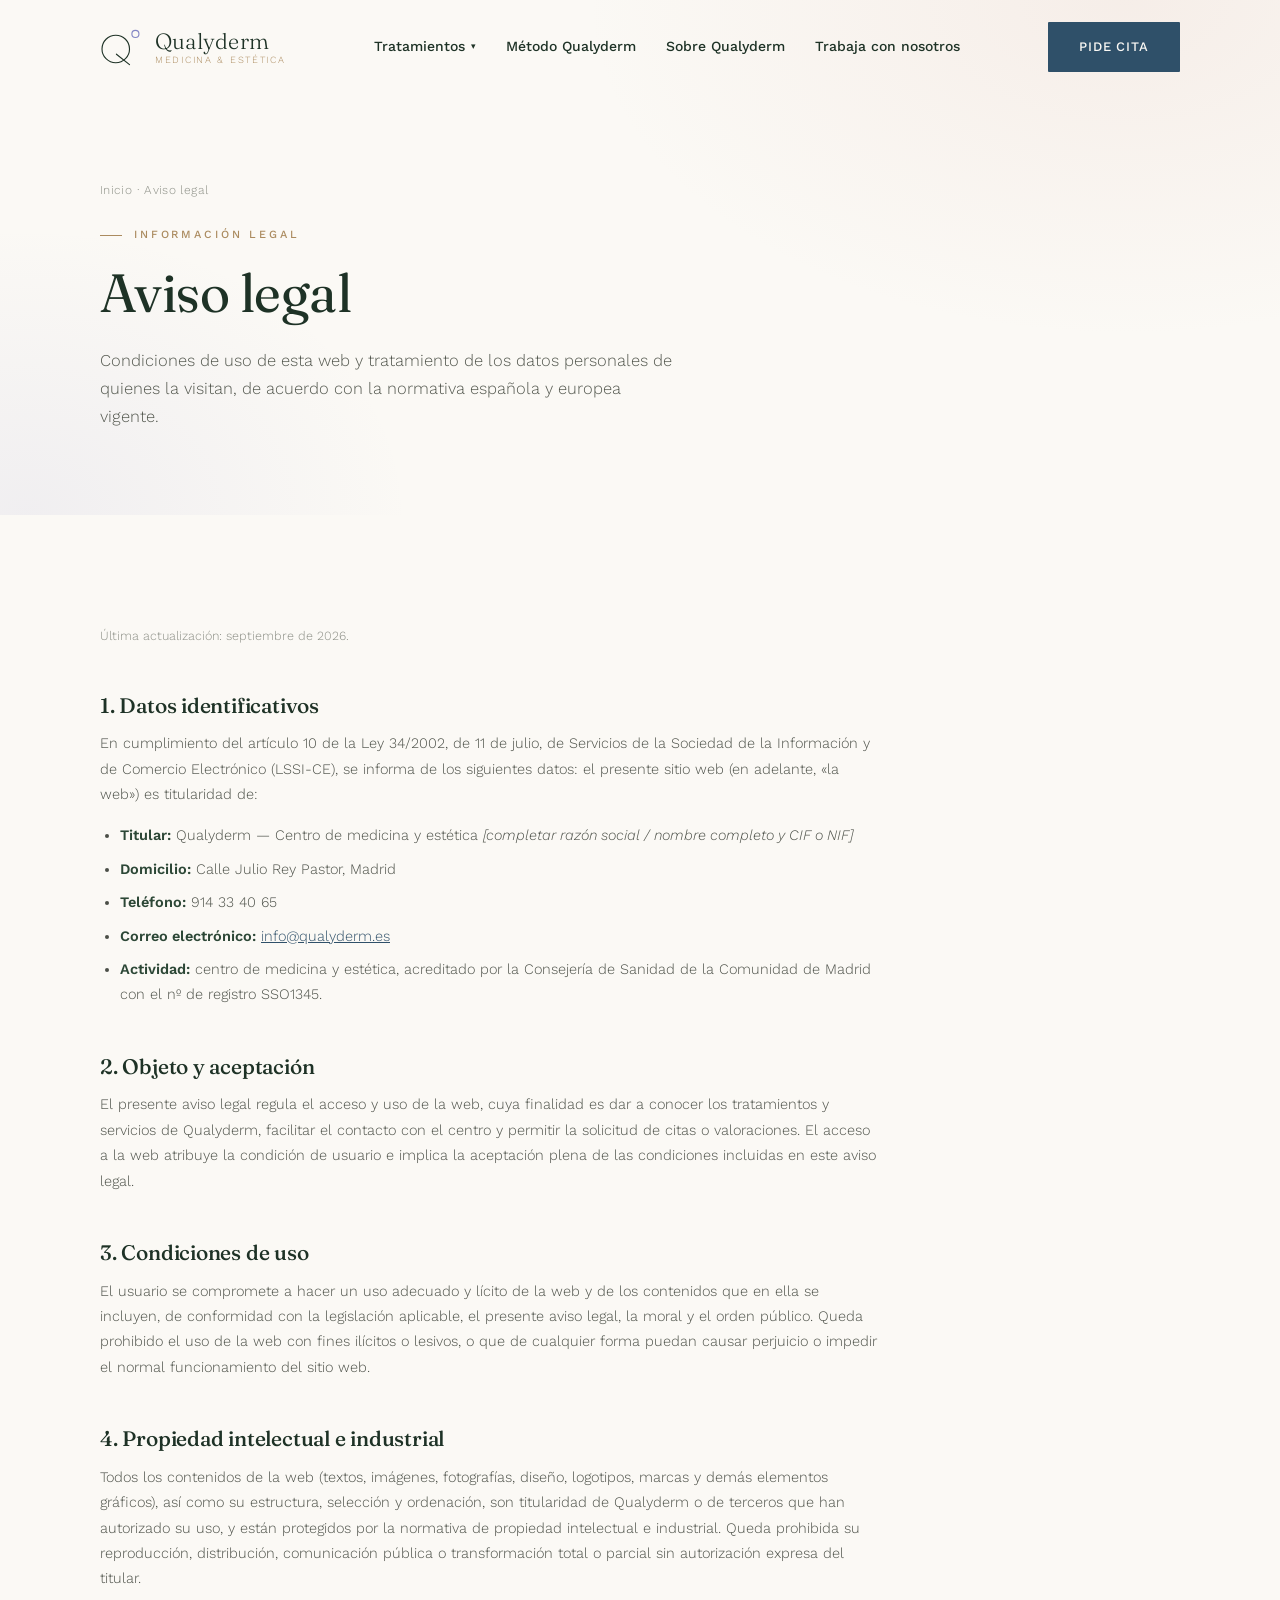
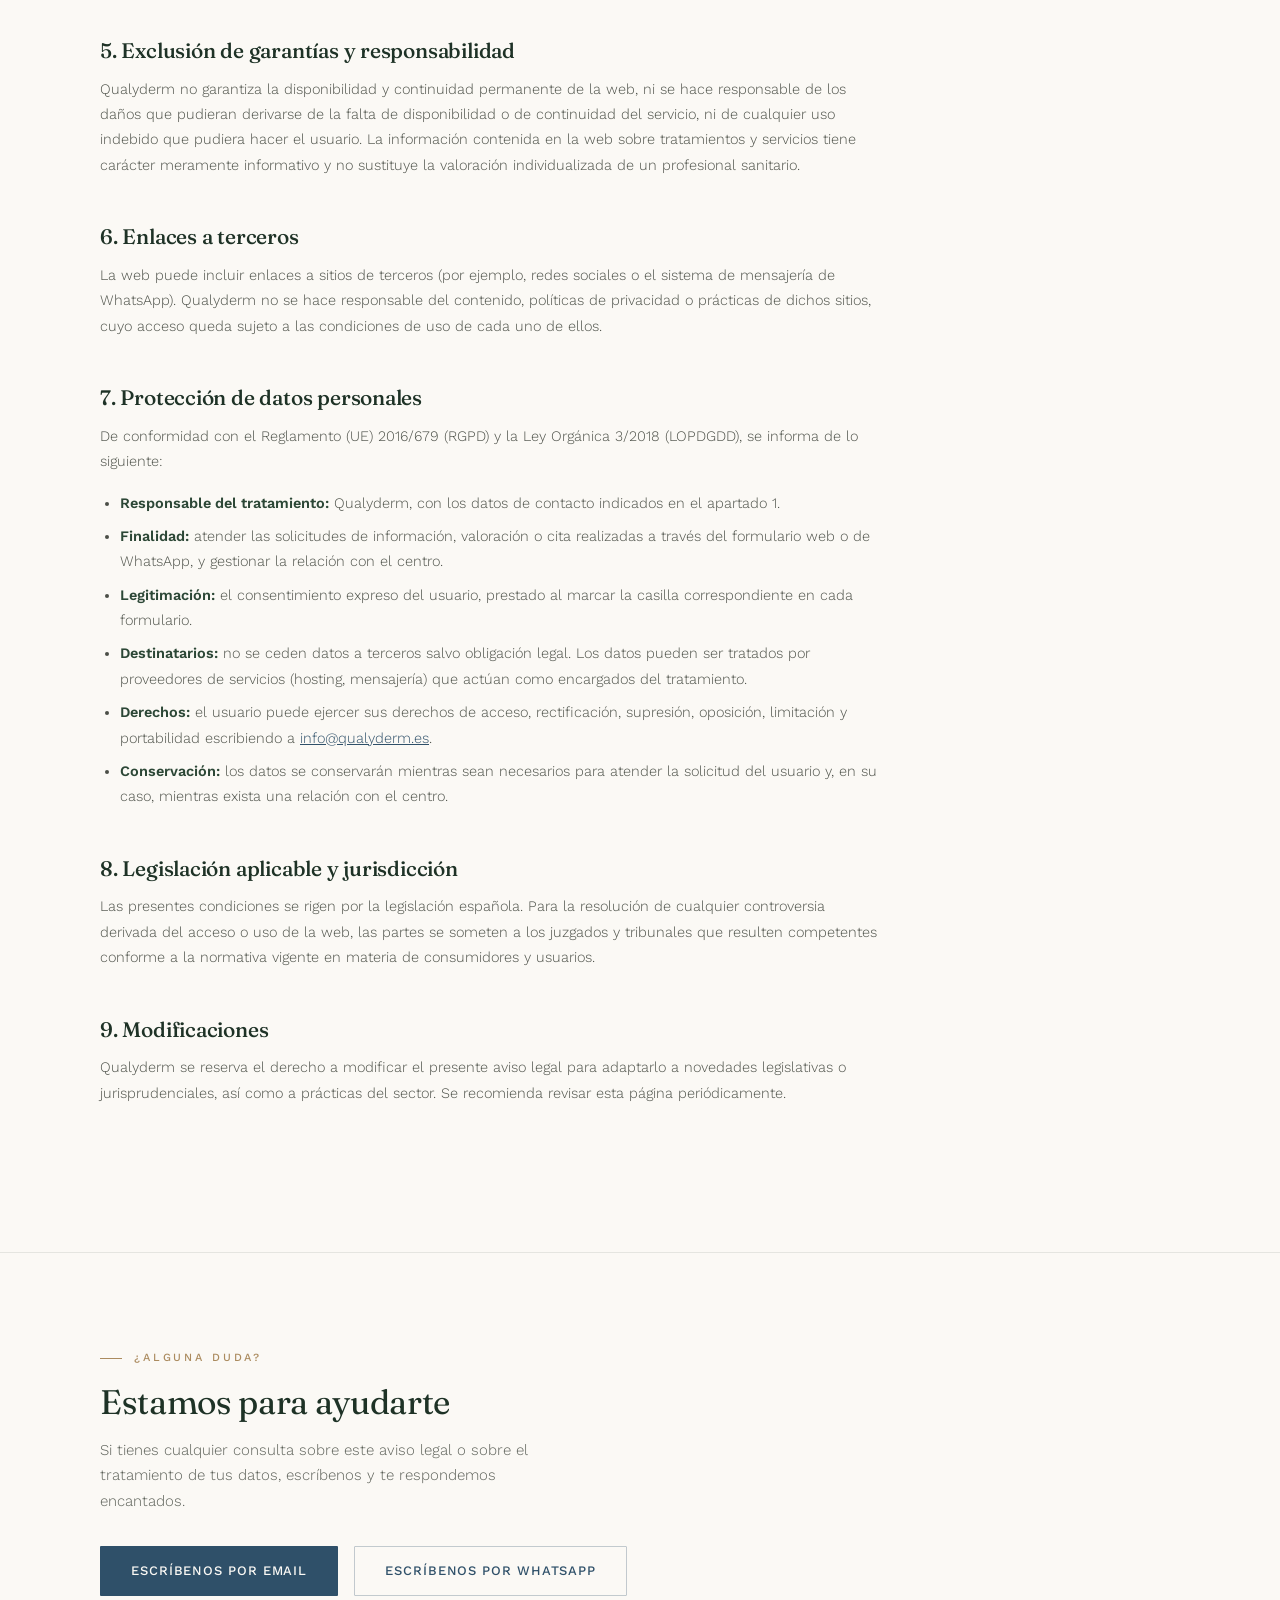
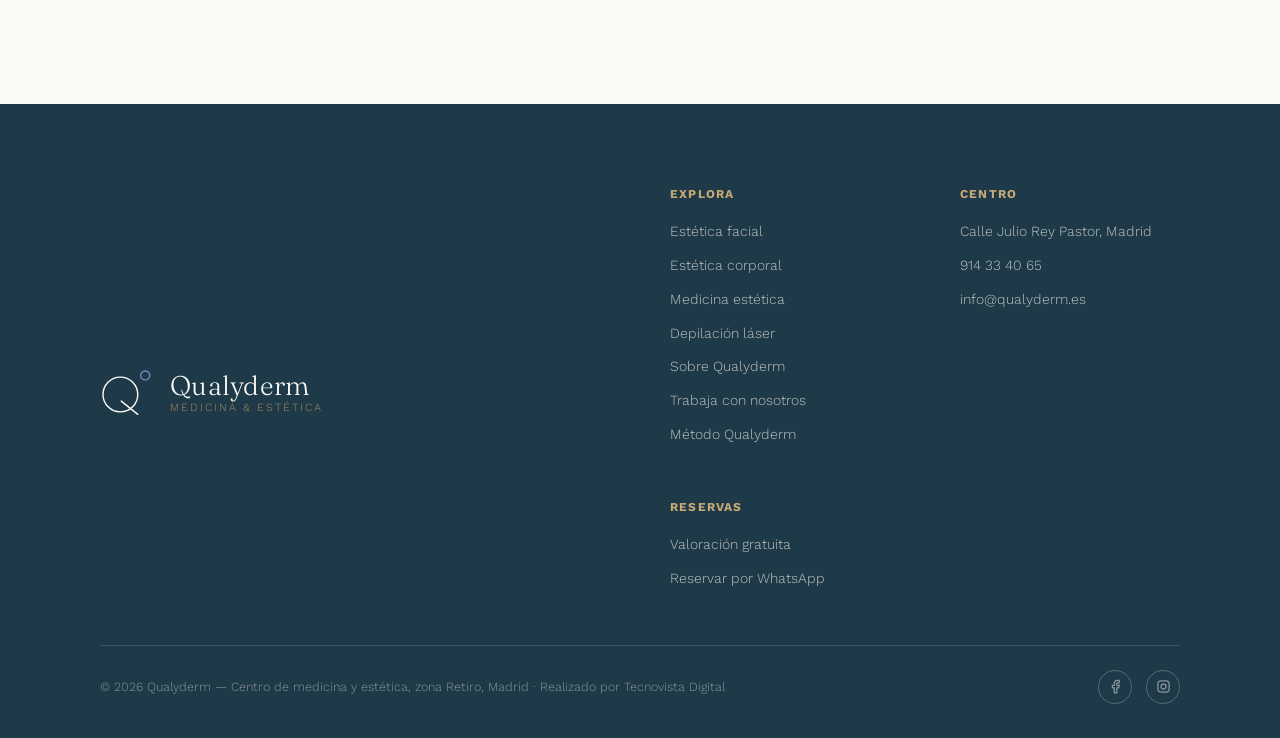
==== paginas/aviso-legal.html @ 38c3849d "Renombra interior2.css→interior3.css e interior.js→interior2.js (workaround caché CDN Hostinger) El " ====
<!DOCTYPE html>
<html lang="es">
<head>
<meta charset="UTF-8">
<meta name="viewport" content="width=device-width, initial-scale=1.0">
<title>Aviso legal | Qualyderm · Retiro, Madrid</title>
<meta name="description" content="Aviso legal, condiciones de uso y política de protección de datos de la web de Qualyderm, centro de medicina y estética en la zona de Retiro, Madrid.">
<meta name="robots" content="noindex, follow">
<link rel="preconnect" href="https://fonts.googleapis.com">
<link rel="preconnect" href="https://fonts.gstatic.com" crossorigin>
<link href="https://fonts.googleapis.com/css2?family=Fraunces:ital,opsz,wght@0,9..144,300;0,9..144,400;0,9..144,500;0,9..144,600;1,9..144,400;1,9..144,500&family=Work+Sans:wght@300;400;500;600;700&display=swap" rel="stylesheet">
<link rel="stylesheet" href="../assets/css/interior3.css">
</head>
<body>

<!-- ================= HEADER ================= -->
<header id="siteHeader">
  <div class="wrap">
    <a href="../index.html" class="logo" aria-label="Qualyderm — inicio">
      <svg class="qmark" viewBox="0 0 64 58" fill="none" xmlns="http://www.w3.org/2000/svg" aria-hidden="true">
        <circle cx="24" cy="32" r="21" stroke="currentColor" stroke-width="1.7"/>
        <circle cx="54" cy="9" r="5.4" stroke="currentColor" stroke-width="1.7"/>
        <line x1="25" y1="40" x2="45" y2="56" stroke="currentColor" stroke-width="1.7" stroke-linecap="round"/>
      </svg>
      <span class="logo-text">
        <span class="name">Qualyderm</span>
        <span class="tag">Medicina &amp; Estética</span>
      </span>
    </a>
    <nav class="mainnav" id="mainnav">
      <div class="nav-dropdown">
        <a href="../index.html#tratamientos" class="dropdown-toggle">Tratamientos <span>▾</span></a>
        <div class="submenu">
          <a href="estetica-facial.html">Estética facial</a>
          <a href="estetica-corporal.html">Estética corporal</a>
          <a href="medicina-estetica.html">Medicina estética</a>
          <a href="depilacion-laser.html">Depilación láser</a>
        </div>
      </div>
      <a href="../index.html#metodo">Método Qualyderm</a>
      <a href="la-clinica.html">Sobre Qualyderm</a>
      <a href="trabaja-con-nosotros.html">Trabaja con nosotros</a>
      <a href="https://wa.me/34635829674?text=Hola%2C%20me%20gustar%C3%ADa%20reservar%20una%20cita%20en%20Qualyderm" target="_blank" rel="noopener" class="nav-reserva">Pide cita</a>
    </nav>
    <div class="header-right">
      <a href="https://wa.me/34635829674?text=Hola%2C%20me%20gustar%C3%ADa%20reservar%20una%20cita%20en%20Qualyderm" target="_blank" rel="noopener" class="btn btn-primary">Pide cita</a>
      <button class="burger" id="burger" aria-label="Menú" aria-expanded="false"><span></span><span></span><span></span></button>
    </div>
  </div>
</header>

<!-- ================= PAGE HERO ================= -->
<section class="page-hero">
  <div class="wrap">
    <div class="crumbs" data-reveal><a href="../index.html">Inicio</a> · <span>Aviso legal</span></div>
    <div class="eyebrow" data-reveal style="transition-delay:.06s">Información legal</div>
    <h1 data-reveal style="transition-delay:.12s">Aviso legal</h1>
    <p class="lede" data-reveal style="transition-delay:.18s">Condiciones de uso de esta web y tratamiento de los datos personales de quienes la visitan, de acuerdo con la normativa española y europea vigente.</p>
  </div>
</section>

<!-- ================= CONTENIDO ================= -->
<section class="treatments">
  <div class="wrap">
    <div class="legal-content" data-reveal>
      <p class="updated">Última actualización: septiembre de 2026.</p>

      <h2>1. Datos identificativos</h2>
      <p>En cumplimiento del artículo 10 de la Ley 34/2002, de 11 de julio, de Servicios de la Sociedad de la Información y de Comercio Electrónico (LSSI-CE), se informa de los siguientes datos: el presente sitio web (en adelante, «la web») es titularidad de:</p>
      <ul>
        <li><strong>Titular:</strong> Qualyderm — Centro de medicina y estética <em>[completar razón social / nombre completo y CIF o NIF]</em></li>
        <li><strong>Domicilio:</strong> Calle Julio Rey Pastor, Madrid</li>
        <li><strong>Teléfono:</strong> 914 33 40 65</li>
        <li><strong>Correo electrónico:</strong> <a href="mailto:info@qualyderm.es">info@qualyderm.es</a></li>
        <li><strong>Actividad:</strong> centro de medicina y estética, acreditado por la Consejería de Sanidad de la Comunidad de Madrid con el nº de registro SSO1345.</li>
      </ul>

      <h2>2. Objeto y aceptación</h2>
      <p>El presente aviso legal regula el acceso y uso de la web, cuya finalidad es dar a conocer los tratamientos y servicios de Qualyderm, facilitar el contacto con el centro y permitir la solicitud de citas o valoraciones. El acceso a la web atribuye la condición de usuario e implica la aceptación plena de las condiciones incluidas en este aviso legal.</p>

      <h2>3. Condiciones de uso</h2>
      <p>El usuario se compromete a hacer un uso adecuado y lícito de la web y de los contenidos que en ella se incluyen, de conformidad con la legislación aplicable, el presente aviso legal, la moral y el orden público. Queda prohibido el uso de la web con fines ilícitos o lesivos, o que de cualquier forma puedan causar perjuicio o impedir el normal funcionamiento del sitio web.</p>

      <h2>4. Propiedad intelectual e industrial</h2>
      <p>Todos los contenidos de la web (textos, imágenes, fotografías, diseño, logotipos, marcas y demás elementos gráficos), así como su estructura, selección y ordenación, son titularidad de Qualyderm o de terceros que han autorizado su uso, y están protegidos por la normativa de propiedad intelectual e industrial. Queda prohibida su reproducción, distribución, comunicación pública o transformación total o parcial sin autorización expresa del titular.</p>

      <h2>5. Exclusión de garantías y responsabilidad</h2>
      <p>Qualyderm no garantiza la disponibilidad y continuidad permanente de la web, ni se hace responsable de los daños que pudieran derivarse de la falta de disponibilidad o de continuidad del servicio, ni de cualquier uso indebido que pudiera hacer el usuario. La información contenida en la web sobre tratamientos y servicios tiene carácter meramente informativo y no sustituye la valoración individualizada de un profesional sanitario.</p>

      <h2>6. Enlaces a terceros</h2>
      <p>La web puede incluir enlaces a sitios de terceros (por ejemplo, redes sociales o el sistema de mensajería de WhatsApp). Qualyderm no se hace responsable del contenido, políticas de privacidad o prácticas de dichos sitios, cuyo acceso queda sujeto a las condiciones de uso de cada uno de ellos.</p>

      <h2>7. Protección de datos personales</h2>
      <p>De conformidad con el Reglamento (UE) 2016/679 (RGPD) y la Ley Orgánica 3/2018 (LOPDGDD), se informa de lo siguiente:</p>
      <ul>
        <li><strong>Responsable del tratamiento:</strong> Qualyderm, con los datos de contacto indicados en el apartado 1.</li>
        <li><strong>Finalidad:</strong> atender las solicitudes de información, valoración o cita realizadas a través del formulario web o de WhatsApp, y gestionar la relación con el centro.</li>
        <li><strong>Legitimación:</strong> el consentimiento expreso del usuario, prestado al marcar la casilla correspondiente en cada formulario.</li>
        <li><strong>Destinatarios:</strong> no se ceden datos a terceros salvo obligación legal. Los datos pueden ser tratados por proveedores de servicios (hosting, mensajería) que actúan como encargados del tratamiento.</li>
        <li><strong>Derechos:</strong> el usuario puede ejercer sus derechos de acceso, rectificación, supresión, oposición, limitación y portabilidad escribiendo a <a href="mailto:info@qualyderm.es">info@qualyderm.es</a>.</li>
        <li><strong>Conservación:</strong> los datos se conservarán mientras sean necesarios para atender la solicitud del usuario y, en su caso, mientras exista una relación con el centro.</li>
      </ul>

      <h2>8. Legislación aplicable y jurisdicción</h2>
      <p>Las presentes condiciones se rigen por la legislación española. Para la resolución de cualquier controversia derivada del acceso o uso de la web, las partes se someten a los juzgados y tribunales que resulten competentes conforme a la normativa vigente en materia de consumidores y usuarios.</p>

      <h2>9. Modificaciones</h2>
      <p>Qualyderm se reserva el derecho a modificar el presente aviso legal para adaptarlo a novedades legislativas o jurisprudenciales, así como a prácticas del sector. Se recomienda revisar esta página periódicamente.</p>
    </div>
  </div>
</section>

<!-- ================= CIERRE ================= -->
<section class="closing">
  <div class="wrap" data-reveal>
    <div class="eyebrow">¿Alguna duda?</div>
    <h2>Estamos para ayudarte</h2>
    <p>Si tienes cualquier consulta sobre este aviso legal o sobre el tratamiento de tus datos, escríbenos y te respondemos encantados.</p>
    <div class="btns">
      <a href="mailto:info@qualyderm.es" class="btn btn-primary">Escríbenos por email</a>
      <a href="https://wa.me/34635829674?text=Hola%2C%20tengo%20una%20consulta%20sobre%20el%20aviso%20legal%20de%20Qualyderm" target="_blank" rel="noopener" class="btn btn-ghost">Escríbenos por WhatsApp</a>
    </div>
  </div>
</section>

<!-- ================= FOOTER ================= -->
<footer>
  <div class="wrap">
    <div class="footer-top">
      <a href="../index.html" class="logo" aria-label="Qualyderm — inicio">
        <svg class="qmark" viewBox="0 0 64 58" fill="none" xmlns="http://www.w3.org/2000/svg" aria-hidden="true">
          <circle cx="24" cy="32" r="21" stroke="currentColor" stroke-width="1.7"/>
          <circle cx="54" cy="9" r="5.4" stroke="currentColor" stroke-width="1.7"/>
          <line x1="25" y1="40" x2="45" y2="56" stroke="currentColor" stroke-width="1.7" stroke-linecap="round"/>
        </svg>
        <span class="logo-text">
          <span class="name">Qualyderm</span>
          <span class="tag">Medicina &amp; Estética</span>
        </span>
      </a>
      <div class="fcols">
        <div class="fcol">
          <h5>Explora</h5>
          <a href="estetica-facial.html">Estética facial</a>
          <a href="estetica-corporal.html">Estética corporal</a>
          <a href="medicina-estetica.html">Medicina estética</a>
          <a href="depilacion-laser.html">Depilación láser</a>
          <a href="la-clinica.html">Sobre Qualyderm</a>
          <a href="trabaja-con-nosotros.html">Trabaja con nosotros</a>
          <a href="../index.html#metodo">Método Qualyderm</a>
        </div>
        <div class="fcol">
          <h5>Centro</h5>
          <a href="../index.html#contacto">Calle Julio Rey Pastor, Madrid</a>
          <a href="tel:+34914334065">914 33 40 65</a>
          <a href="mailto:info@qualyderm.es">info@qualyderm.es</a>
        </div>
        <div class="fcol">
          <h5>Reservas</h5>
          <a href="../index.html#valoracion">Valoración gratuita</a>
          <a href="https://wa.me/34635829674?text=Hola%2C%20me%20gustar%C3%ADa%20reservar%20una%20cita%20en%20Qualyderm" target="_blank" rel="noopener">Reservar por WhatsApp</a>
        </div>
      </div>
    </div>
    <div class="footer-bottom">
      <div>© 2026 Qualyderm — Centro de medicina y estética, zona Retiro, Madrid · Realizado por <a href="https://www.tecnovistadigital.com" target="_blank" rel="noopener">Tecnovista Digital</a></div>
      <div class="socials">
        <a href="https://www.facebook.com/qualyderm.medicinaestetica" target="_blank" rel="noopener" aria-label="Facebook"><svg width="15" height="15" viewBox="0 0 24 24" fill="none" stroke="currentColor" stroke-width="2"><path d="M18 2h-3a5 5 0 0 0-5 5v3H7v4h3v8h4v-8h3l1-4h-4V7a1 1 0 0 1 1-1h3z"/></svg></a>
        <a href="https://www.instagram.com/qualyderm.madrid" target="_blank" rel="noopener" aria-label="Instagram"><svg width="15" height="15" viewBox="0 0 24 24" fill="none" stroke="currentColor" stroke-width="2"><rect x="3" y="3" width="18" height="18" rx="5"/><circle cx="12" cy="12" r="4"/><circle cx="17.5" cy="6.5" r="0.6" fill="currentColor" stroke="none"/></svg></a>
      </div>
    </div>
  </div>
</footer>

<script src="../assets/js/interior2.js"></script>
</body>
</html>
---- assets/css/interior3.css ----
/* ============================================================
   Qualyderm — hoja de estilo para páginas interiores (paginas/)
   Reutiliza la paleta, tipografías y componentes de index.html.
   ============================================================ */

:root{
  --verde:#1E3226;
  --verde-2:#2C4736;
  --verde-luz:#3E5C46;
  --marfil:#FBF9F5;
  --marfil-2:#F5F1E9;
  --rosa:#DBB3A6;
  --rosa-suave:#F3E4DD;
  --bronce:#AB8B5F;
  --bronce-luz:#C9A876;
  /* guiño al logo original (tonos previos al Pantone) */
  --celeste:#9FC4D6;
  --lavanda:#8385C4;
  /* azul de acción (botones) */
  --azul:#2F5069;
  --azul-2:#3A6183;
  --azul-oscuro:#1E3A49;
  --carbon:#2A2924;
  --linea:rgba(30,50,38,.10);
  --blanco:#FFFFFF;
  --sombra:0 40px 80px -40px rgba(30,50,38,0.22);
}

*{margin:0;padding:0;box-sizing:border-box;}
html{scroll-behavior:smooth;overflow-x:hidden;}
body{
  font-family:'Work Sans',sans-serif;
  font-weight:300;
  background:var(--marfil);
  color:var(--carbon);
  line-height:1.7;
  overflow-x:hidden;
  -webkit-font-smoothing:antialiased;
}
img{max-width:100%;display:block;}
a{text-decoration:none;color:inherit;}
ul{list-style:none;}
.wrap{max-width:1160px;margin:0 auto;padding:0 40px;}
h1,h2,h3,h4{font-family:'Fraunces',serif;font-weight:400;line-height:1.18;color:var(--verde);letter-spacing:-.01em;}

.eyebrow{
  font-family:'Work Sans',sans-serif;
  font-size:11px;letter-spacing:.26em;text-transform:uppercase;font-weight:500;
  color:var(--bronce);display:flex;align-items:center;gap:12px;flex-wrap:wrap;
}
.eyebrow::before{content:'';width:22px;height:1px;background:currentColor;flex-shrink:0;}

.btn{
  display:inline-flex;align-items:center;justify-content:center;gap:10px;
  padding:15px 30px;border-radius:1px;font-family:'Work Sans',sans-serif;
  font-weight:500;font-size:13px;line-height:1.35;letter-spacing:.07em;text-transform:uppercase;cursor:pointer;
  border:1px solid transparent;transition:all .45s cubic-bezier(.4,0,.2,1);text-align:center;max-width:100%;
}
.btn-primary{background:var(--azul);color:var(--marfil);}
.btn-primary:hover{background:var(--azul-2);box-shadow:0 18px 34px -18px rgba(47,80,105,.5);}
.btn-ghost{background:transparent;color:var(--azul);border-color:rgba(47,80,105,.28);}
.btn-ghost:hover{border-color:var(--azul);}
.btn-light{background:transparent;color:var(--marfil);border-color:rgba(251,249,245,.35);}
.btn-light:hover{border-color:var(--marfil);}

/* reveal-on-scroll */
[data-reveal]{opacity:0;transform:translateY(28px);transition:opacity .9s cubic-bezier(.16,1,.3,1),transform .9s cubic-bezier(.16,1,.3,1);}
[data-reveal].is-visible{opacity:1;transform:translateY(0);}
@media (prefers-reduced-motion:reduce){
  [data-reveal]{opacity:1!important;transform:none!important;transition:none!important;}
  html{scroll-behavior:auto;}
}

/* ---------- header ---------- */
header{position:fixed;top:0;left:0;right:0;z-index:1000;padding:22px 0;transition:all .4s ease;}
header.scrolled{padding:12px 0;background:rgba(246,241,231,.92);backdrop-filter:blur(14px);box-shadow:0 1px 0 rgba(31,51,40,.08);}
header .wrap{display:flex;align-items:center;justify-content:space-between;position:relative;}
.logo{display:flex;align-items:center;gap:13px;}
.logo svg{width:42px;height:38px;flex-shrink:0;color:var(--verde);overflow:visible;}
/* el punto del logo recupera el tono del logo original */
.qmark circle:nth-of-type(2){stroke:var(--lavanda);}
.logo-text{display:flex;flex-direction:column;line-height:1;}
.logo-text .name{font-family:'Fraunces',serif;font-size:22px;color:var(--verde);letter-spacing:.01em;}
.logo-text .tag{font-size:9.5px;letter-spacing:.18em;text-transform:uppercase;color:var(--bronce);margin-top:3px;}

nav.mainnav{display:flex;align-items:center;gap:30px;}
nav.mainnav a{font-size:14px;font-weight:500;color:var(--verde);position:relative;padding:4px 0;}
nav.mainnav>a::after,.dropdown-toggle::after{content:'';position:absolute;left:0;bottom:0;width:0;height:1px;background:var(--bronce);transition:width .3s ease;}
nav.mainnav>a:hover::after,.nav-dropdown:hover .dropdown-toggle::after{width:100%;}
.nav-dropdown{position:relative;}
.dropdown-toggle{display:flex;align-items:center;gap:6px;}
.dropdown-toggle span{font-size:9px;transition:transform .25s ease;}
.nav-dropdown:hover .dropdown-toggle span{transform:rotate(180deg);}
.submenu{
  display:none;position:absolute;top:calc(100% + 14px);left:50%;transform:translateX(-50%);
  min-width:216px;background:var(--blanco);padding:8px;
  border:1px solid var(--linea);box-shadow:0 22px 44px -18px rgba(30,50,38,.30);
  z-index:1000;text-align:center;
}
.submenu::before{content:'';position:absolute;top:-16px;left:0;right:0;height:16px;}
.submenu a{
  display:block;padding:11px 22px;white-space:nowrap;
  font-size:13px;font-weight:500;letter-spacing:.02em;color:var(--verde);
  transition:background .2s ease,color .2s ease;
}
.submenu a::after{display:none;}
.submenu a:hover{background:var(--marfil-2);color:var(--bronce);}
.submenu a[aria-current="page"]{background:var(--marfil-2);color:var(--bronce);}
.nav-dropdown:hover .submenu{display:block;}
.nav-reserva{display:none;}

.header-right{display:flex;align-items:center;gap:22px;}
.burger{display:none;flex-direction:column;gap:5px;cursor:pointer;background:none;border:none;padding:6px;}
.burger span{width:24px;height:2px;background:var(--verde);transition:transform .3s ease,opacity .3s ease;}
.burger.is-open span:nth-child(1){transform:translateY(7px) rotate(45deg);}
.burger.is-open span:nth-child(2){opacity:0;}
.burger.is-open span:nth-child(3){transform:translateY(-7px) rotate(-45deg);}

/* ---------- page hero ---------- */
.page-hero{
  position:relative;padding:180px 0 84px;overflow:hidden;
  background:
    radial-gradient(ellipse 900px 560px at 88% 0%,rgba(219,179,166,.16),transparent 60%),
    radial-gradient(ellipse 640px 480px at 2% 100%,rgba(131,133,196,.09),transparent 60%),
    var(--marfil);
}
.crumbs{font-size:12px;letter-spacing:.03em;color:#8a8d84;margin-bottom:26px;}
.crumbs a{transition:color .3s ease;}
.crumbs a:hover{color:var(--verde);}
.page-hero h1{font-size:clamp(34px,4.2vw,54px);margin:16px 0 22px;max-width:760px;font-weight:400;}
.page-hero .lede{font-size:16.5px;font-weight:300;color:#54584f;max-width:580px;}
.page-hero .hero-ctas{display:flex;gap:16px;flex-wrap:wrap;margin-top:38px;}

.page-hero--center{text-align:center;}
.page-hero--center .crumbs,.page-hero--center h1,.page-hero--center .lede{margin-left:auto;margin-right:auto;}
.page-hero--center .eyebrow{justify-content:center;}
.page-hero--center .hero-ctas{justify-content:center;}

/* ---------- treatments ---------- */
.treatments{padding:110px 0 130px;}
.treat-intro{max-width:600px;margin-bottom:64px;}
.treat-intro h2{font-size:clamp(24px,2.6vw,32px);margin-top:14px;font-weight:400;}
.treat-intro p{color:#5b5f57;font-size:15px;font-weight:300;margin-top:16px;}

.treat-group{margin-top:66px;}
.treat-group:first-of-type{margin-top:0;}
.treat-group>.eyebrow{margin-bottom:16px;}
.treat-group>.group-desc{color:#5b5f57;font-size:14px;font-weight:300;max-width:560px;margin-bottom:34px;}

.treat-grid{
  display:grid;grid-template-columns:repeat(3,1fr);
  border-top:1px solid var(--linea);border-left:1px solid var(--linea);
}
.treat{
  background:var(--marfil);padding:32px 30px;display:flex;flex-direction:column;gap:11px;
  border-right:1px solid var(--linea);border-bottom:1px solid var(--linea);
}
.treat h3{font-size:17.5px;font-weight:500;line-height:1.3;}
.treat p{font-size:13px;font-weight:300;color:#5b5f57;line-height:1.62;}
.treat .treat-tag{
  margin-top:auto;padding-top:6px;font-size:10px;letter-spacing:.13em;
  text-transform:uppercase;color:var(--bronce);font-weight:600;
}

/* ---------- treat-grid con fotos (p. ej. estética facial) ---------- */
.treat-grid--photos{
  display:grid;grid-template-columns:repeat(3,1fr);gap:36px 30px;
  border:none;
}
.treat-grid--photos .treat{
  border:none;background:transparent;padding:0;gap:0;
}
.treat-grid--photos .treat-img{
  width:100%;aspect-ratio:4/3;overflow:hidden;background:var(--marfil-2);margin-bottom:22px;
}
.treat-grid--photos .treat-img img{
  width:100%;height:100%;object-fit:cover;object-position:center;
  filter:saturate(.92) sepia(4%);
  transition:transform .8s cubic-bezier(.16,1,.3,1);
}
.treat-grid--photos .treat:hover .treat-img img{transform:scale(1.045);}
.treat-grid--photos .treat-body{
  display:flex;flex-direction:column;align-items:center;text-align:center;gap:11px;
  padding:0 6px;
}
.treat-grid--photos .treat-body .treat-tag{margin-top:4px;padding-top:0;}
/* fila incompleta centrada (13 tarjetas -> última suelta) */
.treat-grid--photos .treat:last-child:nth-child(3n+1){grid-column:2;}

/* ---------- cierre de página ----------
   Sección clara, en la misma línea que el resto del contenido.
   El contraste con el pie (azul oscuro) hace de separación limpia. */
.closing{background:var(--marfil);padding:96px 0 108px;border-top:1px solid var(--linea);}
.closing h2{font-size:clamp(24px,2.8vw,34px);max-width:560px;font-weight:400;margin-top:14px;}
.closing p{color:#5b5f57;font-weight:300;font-size:15px;margin:16px 0 32px;max-width:460px;}
.closing .btns{display:flex;gap:16px;flex-wrap:wrap;}
.closing .cta-powered{margin-top:26px;font-size:11.5px;letter-spacing:.04em;color:#8a8d84;}
.closing .cta-powered strong{color:var(--verde);font-weight:600;border-bottom:1px solid transparent;transition:border-color .3s ease;}
.closing .cta-powered a:hover strong{border-color:currentColor;}

/* ---------- footer ---------- */
footer{background:var(--azul-oscuro);color:rgba(251,249,245,.65);padding:80px 0 34px;}
.footer-top{display:flex;justify-content:space-between;flex-wrap:wrap;gap:40px;padding-bottom:44px;border-bottom:1px solid rgba(246,241,231,.14);}
.footer-top .logo{gap:16px;}
.footer-top .logo svg{width:54px;height:48px;color:var(--marfil);}
.footer-top .logo-text .name{font-size:27px;color:var(--marfil);}
.footer-top .logo-text .tag{font-size:11px;}
footer .fcols{display:grid;grid-template-columns:repeat(2,minmax(140px,220px));gap:40px 70px;}
footer .fcol h5{font-size:12px;letter-spacing:.1em;text-transform:uppercase;color:var(--bronce-luz);margin-bottom:16px;}
footer .fcol a{display:block;font-size:14px;color:rgba(246,241,231,.75);margin-bottom:10px;transition:color .3s ease;}
footer .fcol a:hover{color:var(--marfil);}
.footer-bottom{display:flex;justify-content:space-between;align-items:center;padding-top:24px;font-size:12.5px;color:rgba(246,241,231,.5);flex-wrap:wrap;gap:14px;}
.socials{display:flex;gap:14px;}
.socials a{width:34px;height:34px;border:1px solid rgba(246,241,231,.25);border-radius:50%;display:flex;align-items:center;justify-content:center;}
.socials a:hover{border-color:var(--bronce-luz);color:var(--bronce-luz);}

/* ---------- trabaja con nosotros / formulario ---------- */
.join{background:var(--marfil-2);padding:110px 0 130px;}
.join-grid{display:grid;grid-template-columns:.95fr 1.05fr;gap:80px;align-items:start;}
.join-grid .intro h2{font-size:clamp(24px,2.8vw,34px);margin-top:14px;font-weight:400;}
.join-grid .intro p{color:#4b5049;font-size:15.5px;font-weight:300;margin-top:18px;max-width:440px;}
.join-points{margin-top:34px;display:flex;flex-direction:column;gap:16px;}
.join-points li{display:flex;gap:13px;font-size:14px;font-weight:300;color:#4b5049;align-items:flex-start;}
.join-points li svg{width:16px;height:16px;flex-shrink:0;margin-top:3px;color:var(--bronce);}
.join-wa{margin-top:34px;}
.join-wa .btn svg{width:16px;height:16px;}

.form-card{background:var(--blanco);padding:46px;border-radius:1px;box-shadow:var(--sombra);}
.form-card h3{font-size:20px;margin-bottom:6px;font-weight:400;}
.form-card .sub{color:#5b5f57;font-weight:300;font-size:13.5px;margin-bottom:28px;}
.field{margin-bottom:20px;}
.field label{display:block;font-size:11px;letter-spacing:.1em;text-transform:uppercase;color:var(--verde-2);font-weight:500;margin-bottom:11px;}
.field input,.field textarea{
  width:100%;border:none;border-bottom:1px solid rgba(30,50,38,.2);background:transparent;
  padding:10px 2px;font-family:'Work Sans',sans-serif;font-weight:300;font-size:14.5px;color:var(--carbon);
  transition:border-color .3s ease;
}
.field textarea{resize:vertical;min-height:88px;line-height:1.6;}
.field input:focus,.field textarea:focus{outline:none;border-color:var(--bronce);}
.chip-row{display:flex;flex-wrap:wrap;gap:8px;}
.chip{font-family:'Work Sans',sans-serif;font-size:12.5px;font-weight:400;padding:9px 15px;border:1px solid var(--linea);background:transparent;color:var(--carbon);border-radius:1px;cursor:pointer;transition:all .25s ease;}
.chip.is-active,.chip:hover{border-color:var(--azul);background:var(--azul);color:var(--marfil);}
.field-check{display:flex;align-items:flex-start;gap:10px;font-size:12px;font-weight:300;color:#5b5f57;margin:6px 0 26px;}
.field-check input{margin-top:3px;width:auto;}
.form-alt{margin-top:16px;text-align:center;font-size:12.5px;font-weight:300;color:#8a8d84;}
.form-alt a{color:#25623b;font-weight:600;border-bottom:1px solid transparent;transition:border-color .3s ease;}
.form-alt a:hover{border-color:currentColor;}
.form-status{margin-top:14px;font-size:13px;font-weight:400;color:var(--verde-2);display:none;}
.form-status.show{display:block;}

/* ---------- la clínica: galería + características ---------- */
.clinic-gallery{display:grid;grid-template-columns:repeat(3,1fr);gap:40px 32px;align-items:start;}
.clinic-photo{margin:0;}
.clinic-photo .cp-frame{height:360px;background:var(--marfil-2);border-radius:2px;box-shadow:var(--sombra);overflow:hidden;}
.clinic-photo .cp-frame img{width:100%;height:100%;object-fit:cover;display:block;filter:saturate(.96);}

.clinic-features{display:grid;grid-template-columns:repeat(3,1fr);gap:36px;margin-top:90px;text-align:center;}
.clinic-features .cf-icon{width:52px;height:52px;border-radius:50%;background:var(--marfil-2);display:flex;align-items:center;justify-content:center;margin:0 auto 18px;}
.clinic-features .cf-icon svg{width:22px;height:22px;color:var(--bronce);}
.clinic-features h3{font-size:17px;font-weight:500;margin-bottom:10px;}
.clinic-features p{font-size:13.5px;font-weight:300;color:#5b5f57;line-height:1.6;max-width:280px;margin:0 auto;}

/* ---------- aviso legal (contenido de texto largo) ---------- */
.legal-content{max-width:780px;}
.legal-content h2{font-size:21px;margin:46px 0 14px;font-weight:500;}
.legal-content h2:first-child{margin-top:0;}
.legal-content p{font-size:14.5px;font-weight:300;color:#4b4f47;line-height:1.75;margin-bottom:16px;}
.legal-content ul{margin:0 0 16px 20px;}
.legal-content li{font-size:14.5px;font-weight:300;color:#4b4f47;line-height:1.75;margin-bottom:8px;list-style:disc;}
.legal-content strong{font-weight:600;color:var(--verde-2);}
.legal-content a{color:var(--azul);text-decoration:underline;}
.legal-content .updated{font-size:12.5px;color:#8a8d84;margin-bottom:40px;}

/* ---------- responsive ---------- */
@media (max-width:1200px) and (min-width:981px){
  nav.mainnav{gap:20px;}
  nav.mainnav>a,.dropdown-toggle{font-size:13px;}
  .header-right{gap:16px;}
}
@media (max-width:1080px){
  .treat-grid{grid-template-columns:1fr 1fr;}
  .treat-grid--photos{grid-template-columns:1fr 1fr;gap:32px 26px;}
  .treat-grid--photos .treat:last-child:nth-child(3n+1){grid-column:auto;}
  .treat-grid--photos .treat:last-child:nth-child(2n+1){grid-column:1 / -1;justify-self:center;width:calc(50% - 13px);}
  .join-grid{gap:48px;}
  .clinic-gallery{grid-template-columns:1fr 1fr;}
}
@media (max-width:860px){
  .join{padding:76px 0 88px;}
  .join-grid{grid-template-columns:1fr;gap:44px;}
  .form-card{padding:34px 26px;}
}
@media (max-width:980px){
  .burger{display:flex;}
  nav.mainnav{
    display:none;position:absolute;top:calc(100% + 14px);left:0;right:0;
    flex-direction:column;align-items:center;gap:0;
    background:var(--marfil);border:1px solid var(--linea);
    padding:8px 14px 12px;box-shadow:0 24px 44px -20px rgba(30,50,38,.32);
  }
  nav.mainnav.is-open{display:flex;}
  nav.mainnav>a,nav.mainnav .nav-dropdown{width:100%;text-align:center;}
  nav.mainnav>a{padding:12px 0;}
  nav.mainnav>a::after,.dropdown-toggle::after{display:none;}
  .nav-dropdown~a{border-top:1px solid var(--linea);}
  .dropdown-toggle{justify-content:center;padding:12px 0;}
  .dropdown-toggle span{display:none;}
  .submenu{
    display:block;position:static;transform:none;min-width:0;
    border:none;box-shadow:none;padding:2px 0 8px;background:transparent;
  }
  .submenu::before{display:none;}
  .submenu a{padding:9px 0;font-weight:400;color:var(--verde-2);}
  .nav-reserva{display:block;color:var(--bronce)!important;font-weight:600!important;letter-spacing:.08em;text-transform:uppercase;font-size:12px!important;}
  .page-hero{padding:132px 0 64px;}
  .page-hero h1{font-size:clamp(30px,6vw,44px);}
  .page-hero .lede{font-size:15.5px;}
  .treatments{padding:76px 0 88px;}
  .closing{padding:76px 0 84px;}
  .closing h2{font-size:clamp(24px,5vw,32px);}
}
@media (max-width:600px){
  .wrap{padding:0 18px;}
  .header-right .btn{display:none;}
  .page-hero{padding-top:112px;}
  .page-hero h1{font-size:clamp(26px,7.4vw,38px);}
  .eyebrow{font-size:10px;letter-spacing:.14em;gap:9px;}
  .treat-grid{grid-template-columns:1fr;}
  .treat{padding:26px 22px;}
  .treat-grid--photos{grid-template-columns:1fr;gap:38px;}
  .treat-grid--photos .treat{padding:0;}
  .treat-grid--photos .treat:last-child:nth-child(2n+1){grid-column:auto;width:auto;justify-self:auto;}
  .treat-grid--photos .treat-img{margin-bottom:18px;}
  .btn{padding:14px 18px;font-size:12px;letter-spacing:.05em;width:100%;}
  .page-hero .hero-ctas,.closing .btns{flex-direction:column;gap:12px;width:100%;}
  .page-hero .hero-ctas .btn,.closing .btns .btn{width:100%;}
  .closing .cta-powered{margin-top:22px;}
  .join{padding:64px 0 76px;}
  .form-card{padding:28px 20px;}
  .join-wa .btn{width:100%;}
  .clinic-gallery{grid-template-columns:1fr;gap:32px;}
  .clinic-photo .cp-frame{height:340px;}
  .clinic-features{grid-template-columns:1fr;gap:40px;margin-top:56px;}
  footer .fcols{grid-template-columns:1fr;gap:28px;}
}
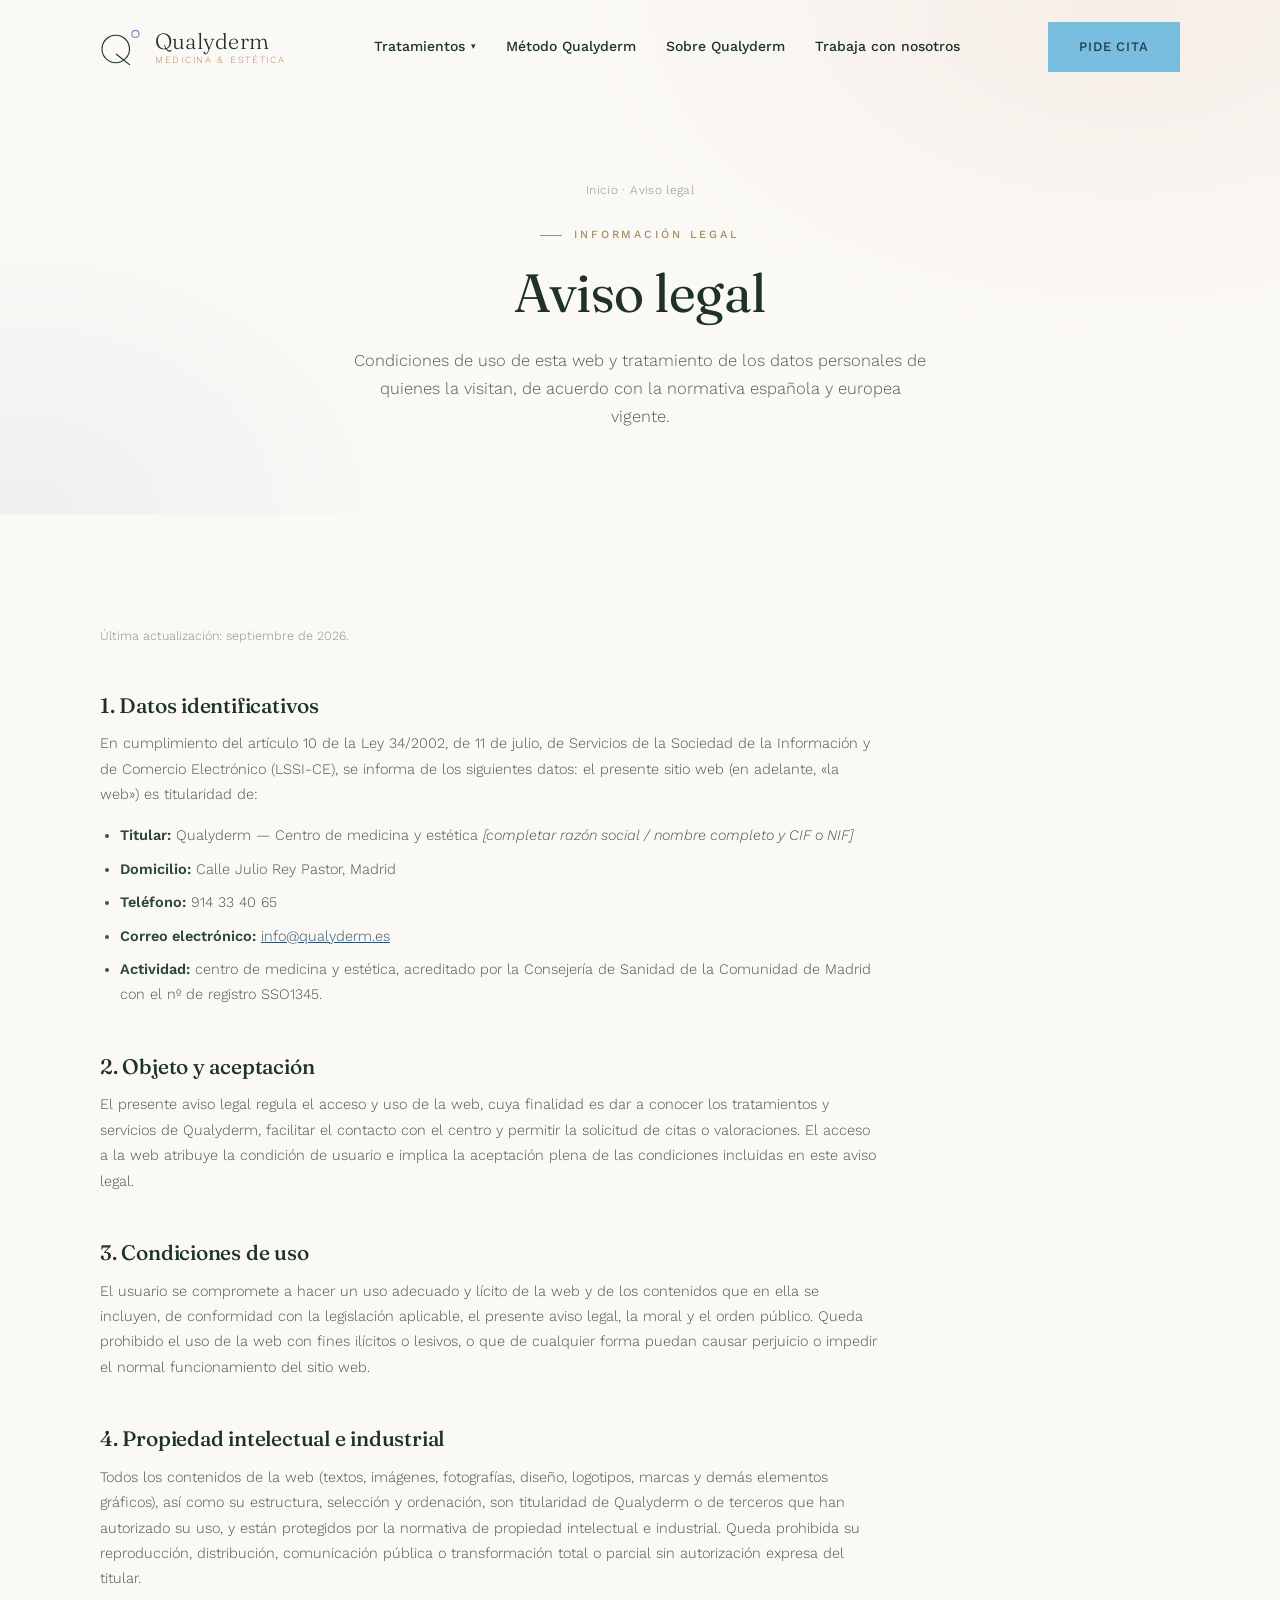
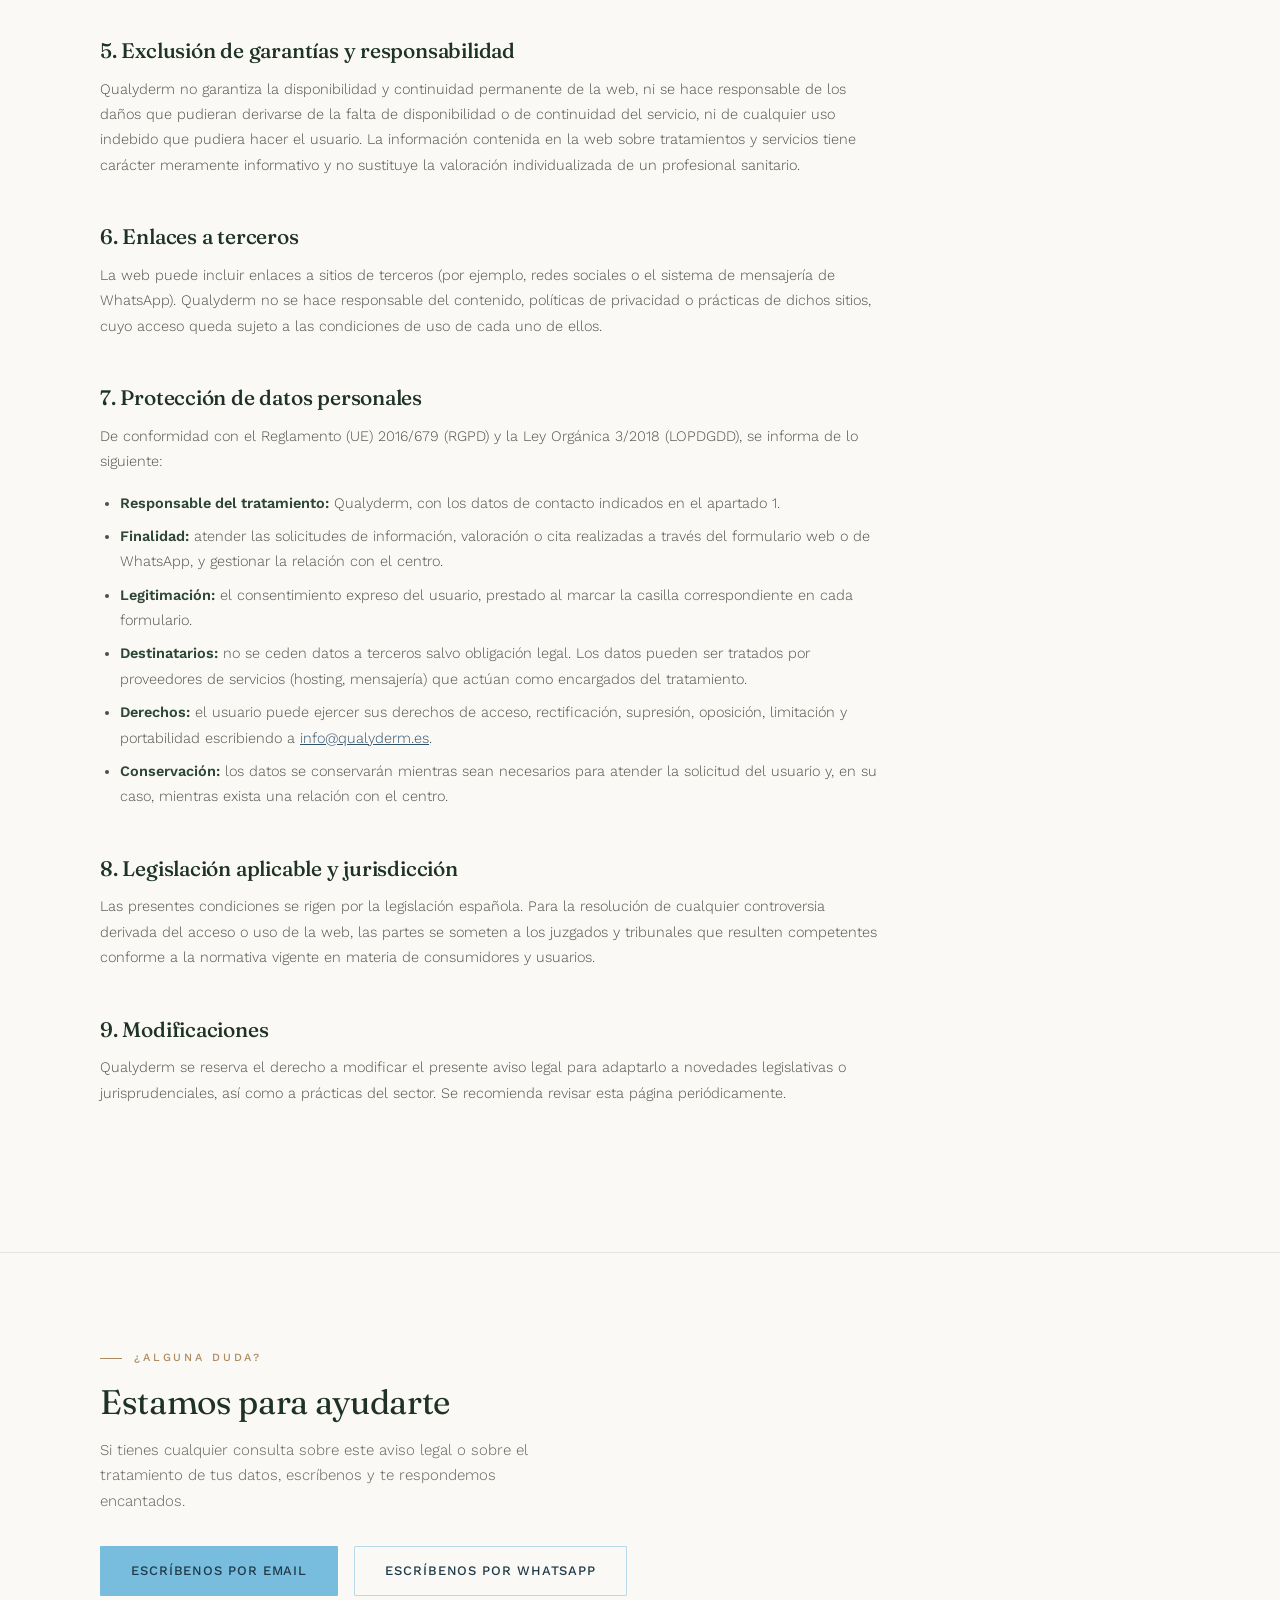
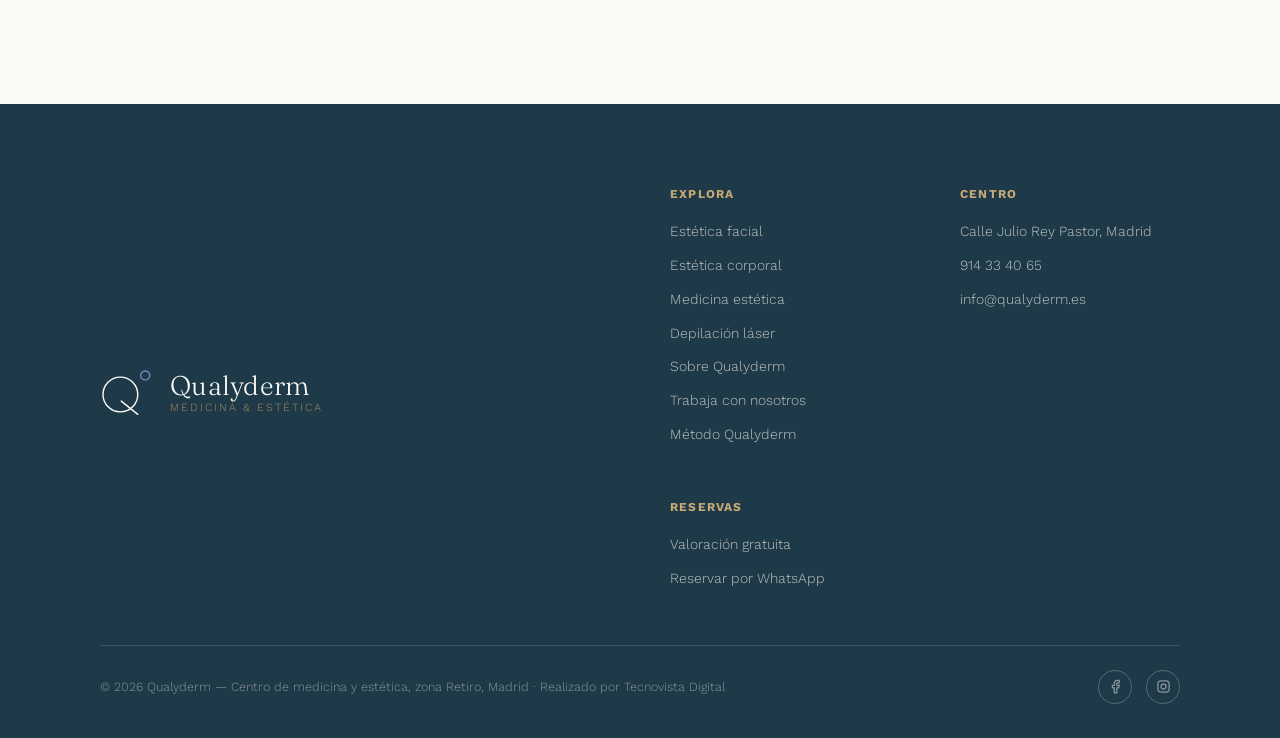
==== commit 0b8c68cc: "Botones en #78BDDE, cabeceras centradas y barra fija móvil en interiores - Quita el eyebrow "Área 0X" ====
--- a/paginas/aviso-legal.html
+++ b/paginas/aviso-legal.html
@@ -50,7 +50,7 @@
 </header>
 
 <!-- ================= PAGE HERO ================= -->
-<section class="page-hero">
+<section class="page-hero page-hero--center">
   <div class="wrap">
     <div class="crumbs" data-reveal><a href="../index.html">Inicio</a> · <span>Aviso legal</span></div>
     <div class="eyebrow" data-reveal style="transition-delay:.06s">Información legal</div>
@@ -172,6 +172,18 @@
   </div>
 </footer>
 
+<!-- ================= BARRA FIJA MÓVIL ================= -->
+<div class="mobilebar">
+  <a href="https://wa.me/34635829674?text=Hola%2C%20me%20gustar%C3%ADa%20informaci%C3%B3n%20sobre%20un%20tratamiento%20en%20Qualyderm" target="_blank" rel="noopener" class="mb-wa">
+    <svg viewBox="0 0 24 24" fill="currentColor"><path d="M12 2a10 10 0 0 0-8.6 15l-1.4 5 5.2-1.4A10 10 0 1 0 12 2zm5.5 14.2c-.2.6-1.3 1.2-1.8 1.2-.5.1-1 .2-3.3-.7-2.7-1.1-4.4-3.9-4.6-4.1-.1-.2-1-1.4-1-2.6s.6-1.8.9-2.1c.2-.2.5-.3.7-.3h.5c.2 0 .4 0 .6.5l.8 2c.1.2.1.3 0 .5l-.4.5-.3.3c-.1.2-.3.3-.1.6.2.3.8 1.3 1.7 2.1 1.2 1 2.1 1.4 2.4 1.5.3.1.5.1.7-.1l.9-1c.2-.3.4-.2.7-.1l2 .9c.3.2.5.2.6.4.1.1.1.7-.1 1.3z"/></svg>
+    WhatsApp
+  </a>
+  <a href="https://wa.me/34635829674?text=Hola%2C%20me%20gustar%C3%ADa%20reservar%20una%20cita%20en%20Qualyderm" target="_blank" rel="noopener" class="mb-book">
+    <svg viewBox="0 0 24 24" fill="none" stroke="currentColor" stroke-width="2"><rect x="3" y="5" width="18" height="16" rx="1"/><path d="M3 9h18M8 3v4M16 3v4"/></svg>
+    Pide cita
+  </a>
+</div>
+
 <script src="../assets/js/interior2.js"></script>
 </body>
 </html>
--- a/assets/css/interior3.css
+++ b/assets/css/interior3.css
@@ -56,10 +56,10 @@
   font-weight:500;font-size:13px;line-height:1.35;letter-spacing:.07em;text-transform:uppercase;cursor:pointer;
   border:1px solid transparent;transition:all .45s cubic-bezier(.4,0,.2,1);text-align:center;max-width:100%;
 }
-.btn-primary{background:var(--azul);color:var(--marfil);}
-.btn-primary:hover{background:var(--azul-2);box-shadow:0 18px 34px -18px rgba(47,80,105,.5);}
-.btn-ghost{background:transparent;color:var(--azul);border-color:rgba(47,80,105,.28);}
-.btn-ghost:hover{border-color:var(--azul);}
+.btn-primary{background:#78BDDE;color:var(--azul-oscuro);}
+.btn-primary:hover{background:#4FAAD4;box-shadow:0 18px 34px -18px rgba(120,189,222,.5);}
+.btn-ghost{background:transparent;color:var(--azul-oscuro);border-color:rgba(120,189,222,.5);}
+.btn-ghost:hover{border-color:#78BDDE;}
 .btn-light{background:transparent;color:var(--marfil);border-color:rgba(251,249,245,.35);}
 .btn-light:hover{border-color:var(--marfil);}
 
@@ -213,6 +213,9 @@
 .socials{display:flex;gap:14px;}
 .socials a{width:34px;height:34px;border:1px solid rgba(246,241,231,.25);border-radius:50%;display:flex;align-items:center;justify-content:center;}
 .socials a:hover{border-color:var(--bronce-luz);color:var(--bronce-luz);}
+
+/* ---------- barra fija móvil ---------- */
+.mobilebar{display:none;}
 
 /* ---------- trabaja con nosotros / formulario ---------- */
 .join{background:var(--marfil-2);padding:110px 0 130px;}
@@ -318,6 +321,16 @@
   .treatments{padding:76px 0 88px;}
   .closing{padding:76px 0 84px;}
   .closing h2{font-size:clamp(24px,5vw,32px);}
+
+  .mobilebar{
+    display:flex;position:fixed;left:0;right:0;bottom:0;z-index:900;
+    box-shadow:0 -6px 24px -8px rgba(30,50,38,.28);
+  }
+  .mobilebar a{flex:1;display:flex;align-items:center;justify-content:center;gap:8px;padding:15px 0;font-size:12px;font-weight:600;letter-spacing:.08em;text-transform:uppercase;}
+  .mobilebar .mb-wa{background:#25623b;color:#fff;}
+  .mobilebar .mb-book{background:#78BDDE;color:var(--azul-oscuro);}
+  .mobilebar svg{width:15px;height:15px;}
+  footer{padding-bottom:88px;}
 }
 @media (max-width:600px){
   .wrap{padding:0 18px;}
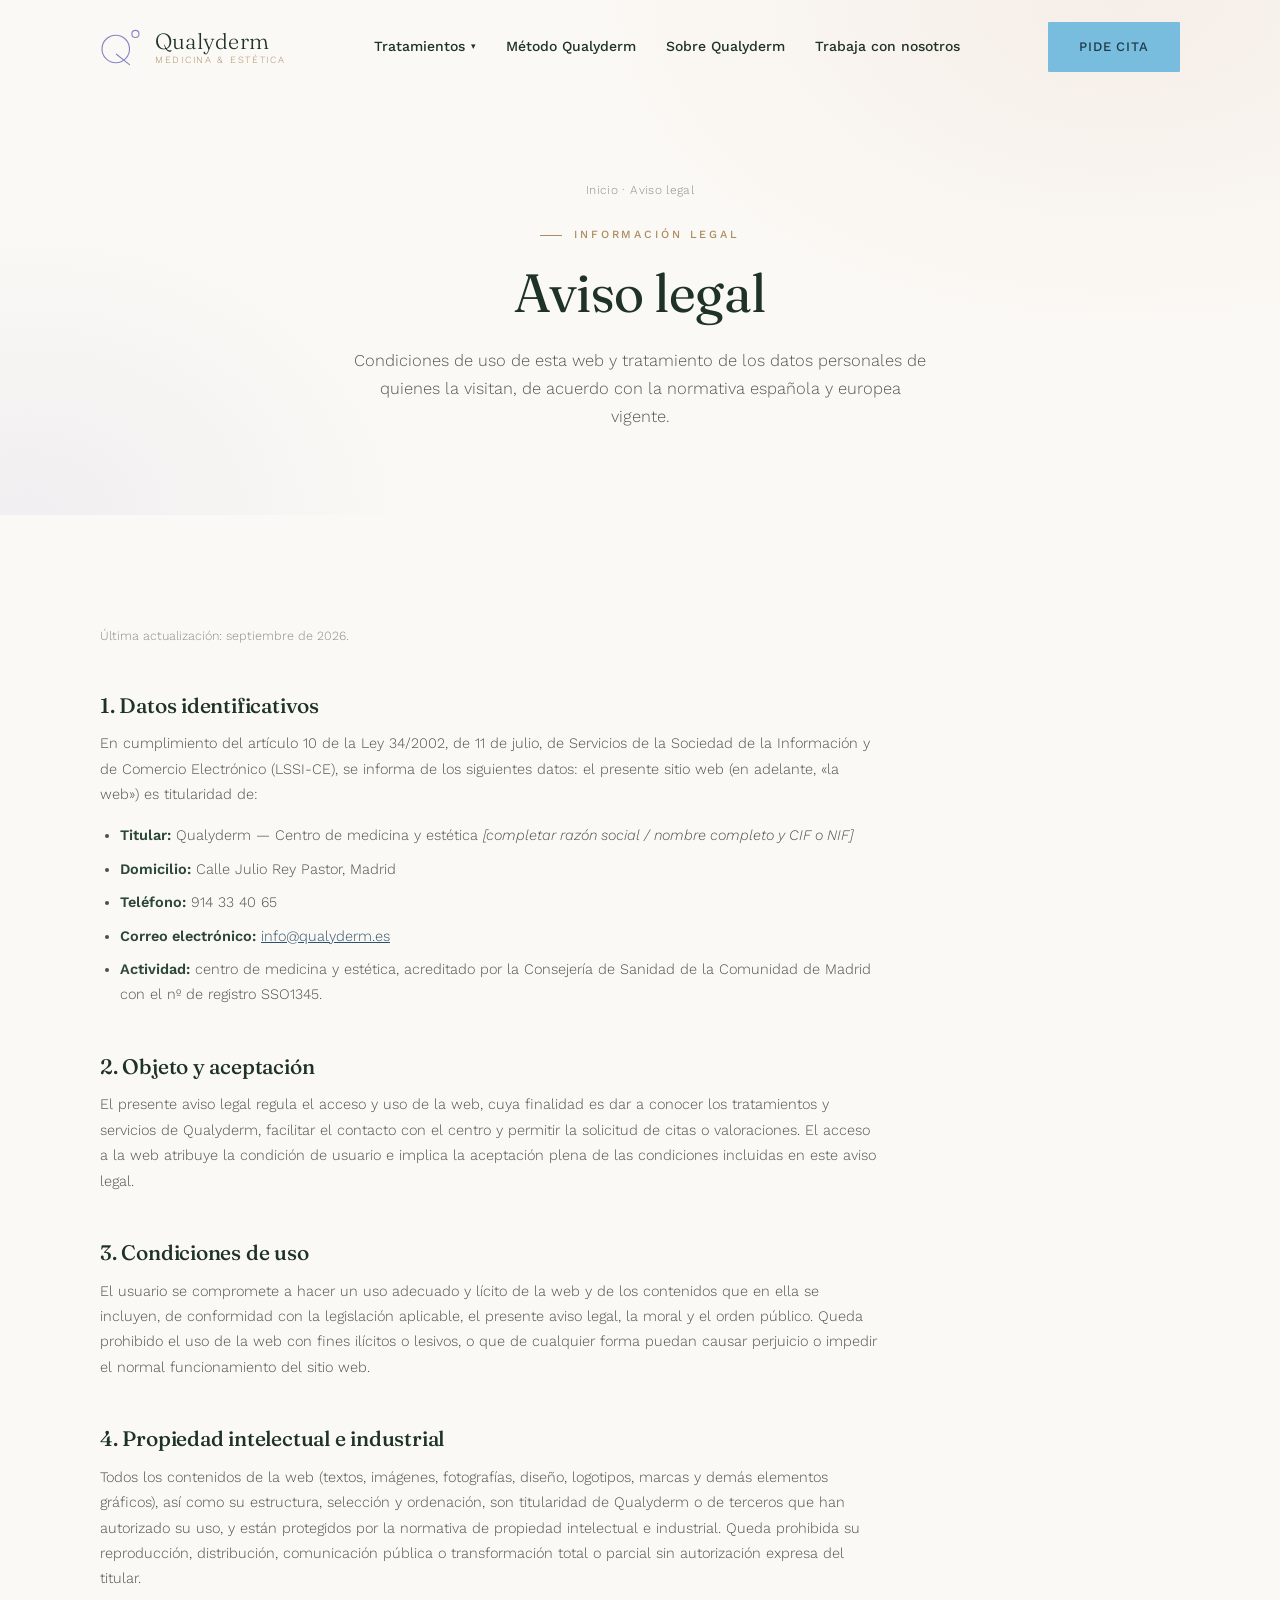
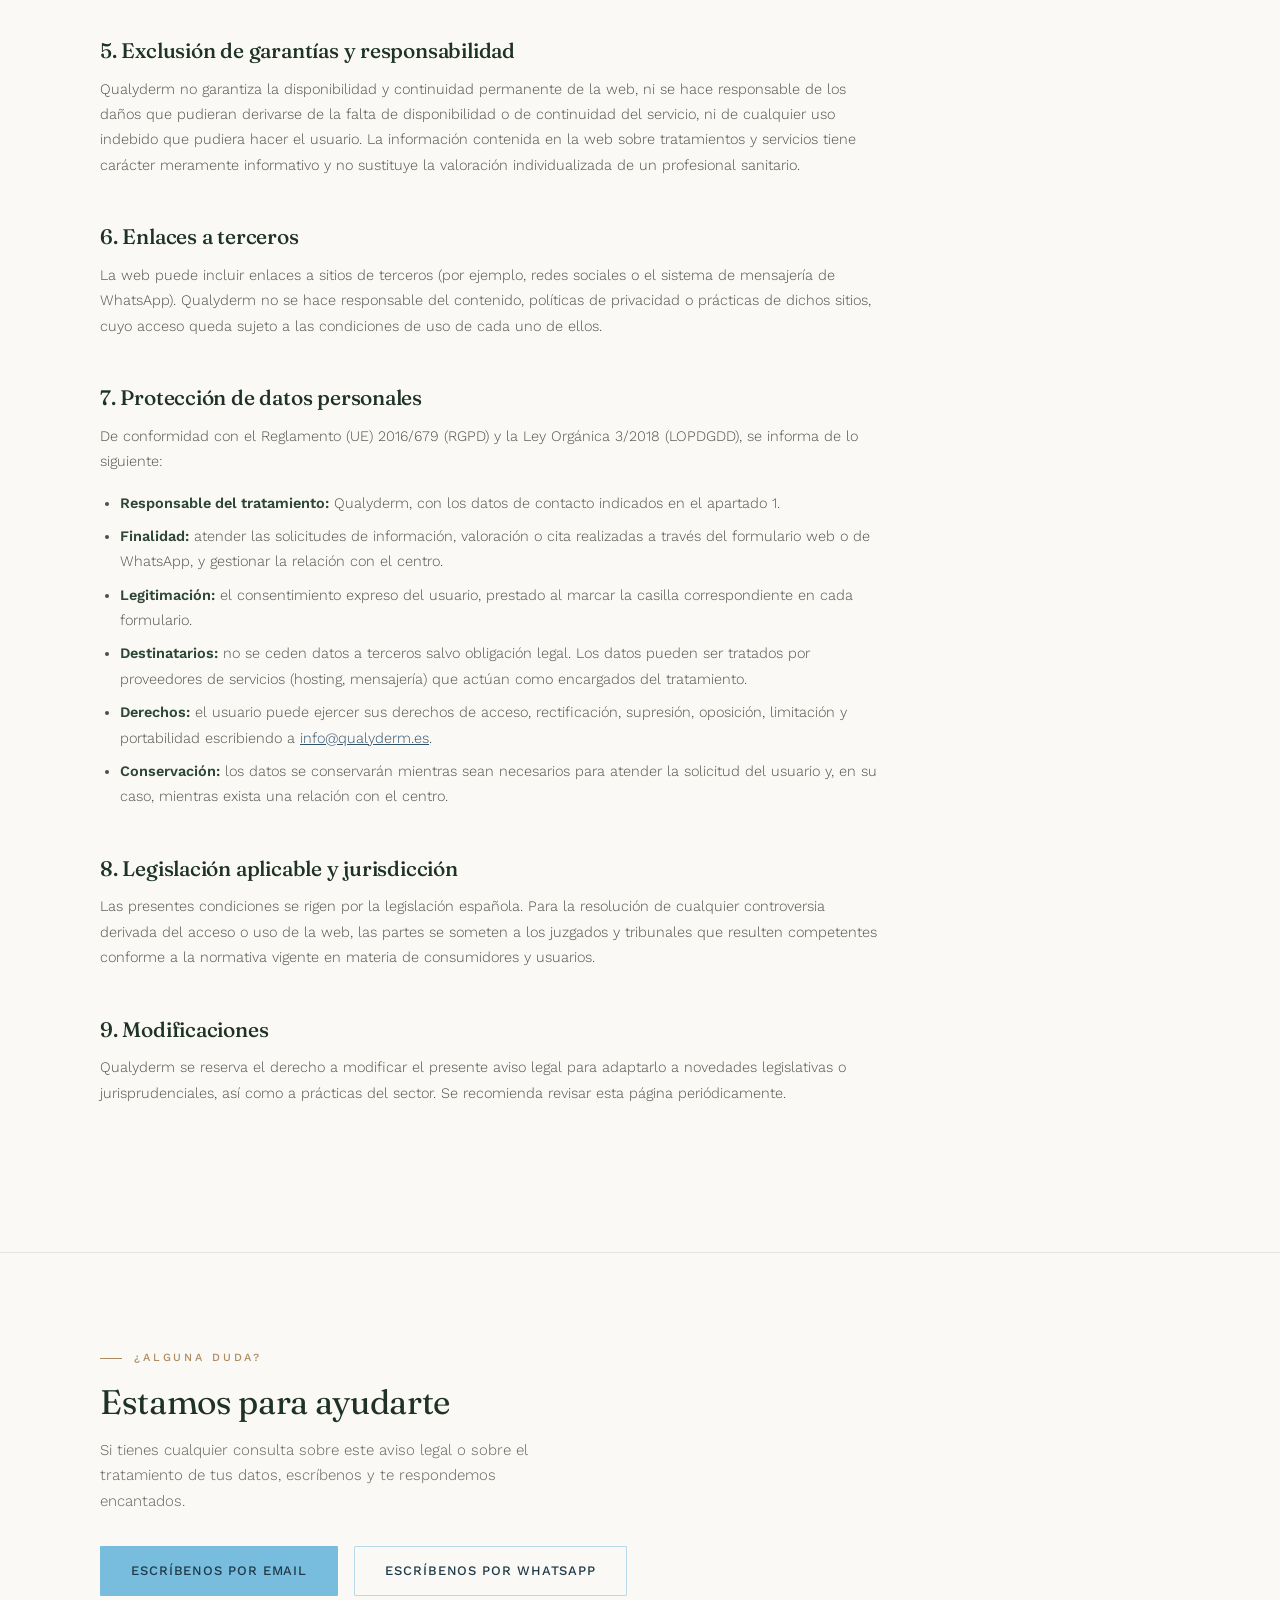
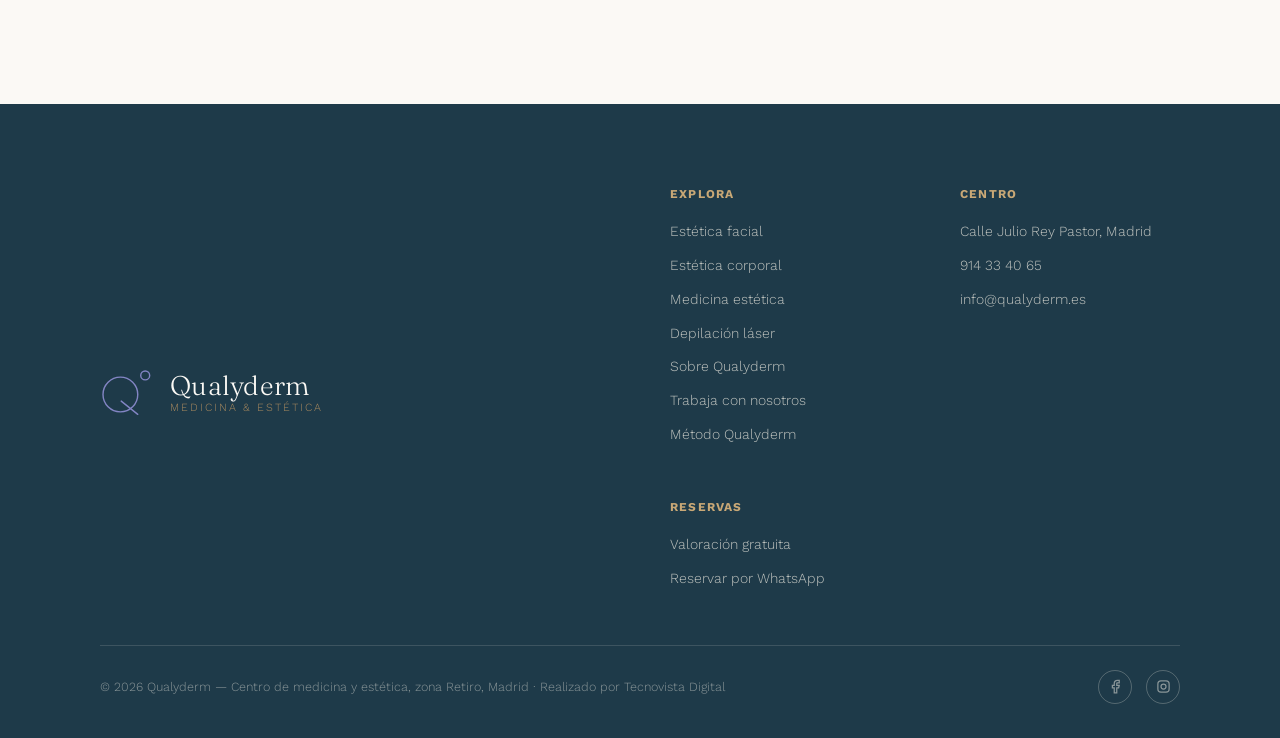
==== commit 972e80d1: "Renombra interior4.css → interior5.css (workaround caché CDN Hostinger) El cambio del logo en un sol" ====
--- a/paginas/aviso-legal.html
+++ b/paginas/aviso-legal.html
@@ -9,7 +9,7 @@
 <link rel="preconnect" href="https://fonts.googleapis.com">
 <link rel="preconnect" href="https://fonts.gstatic.com" crossorigin>
 <link href="https://fonts.googleapis.com/css2?family=Fraunces:ital,opsz,wght@0,9..144,300;0,9..144,400;0,9..144,500;0,9..144,600;1,9..144,400;1,9..144,500&family=Work+Sans:wght@300;400;500;600;700&display=swap" rel="stylesheet">
-<link rel="stylesheet" href="../assets/css/interior3.css">
+<link rel="stylesheet" href="../assets/css/interior5.css">
 </head>
 <body>
 
@@ -184,6 +184,6 @@
   </a>
 </div>
 
-<script src="../assets/js/interior2.js"></script>
+<script src="../assets/js/interior3.js"></script>
 </body>
 </html>
--- a/assets/css/interior5.css
+++ b/assets/css/interior5.css
@@ -0,0 +1,358 @@
+/* ============================================================
+   Qualyderm — hoja de estilo para páginas interiores (paginas/)
+   Reutiliza la paleta, tipografías y componentes de index.html.
+   ============================================================ */
+
+:root{
+  --verde:#1E3226;
+  --verde-2:#2C4736;
+  --verde-luz:#3E5C46;
+  --marfil:#FBF9F5;
+  --marfil-2:#F5F1E9;
+  --rosa:#DBB3A6;
+  --rosa-suave:#F3E4DD;
+  --bronce:#AB8B5F;
+  --bronce-luz:#C9A876;
+  /* guiño al logo original (tonos previos al Pantone) */
+  --celeste:#9FC4D6;
+  --lavanda:#8385C4;
+  /* azul de acción (botones) */
+  --azul:#2F5069;
+  --azul-2:#3A6183;
+  --azul-oscuro:#1E3A49;
+  --carbon:#2A2924;
+  --linea:rgba(30,50,38,.10);
+  --blanco:#FFFFFF;
+  --sombra:0 40px 80px -40px rgba(30,50,38,0.22);
+}
+
+*{margin:0;padding:0;box-sizing:border-box;}
+html{scroll-behavior:smooth;overflow-x:hidden;}
+body{
+  font-family:'Work Sans',sans-serif;
+  font-weight:300;
+  background:var(--marfil);
+  color:var(--carbon);
+  line-height:1.7;
+  overflow-x:hidden;
+  -webkit-font-smoothing:antialiased;
+}
+img{max-width:100%;display:block;}
+a{text-decoration:none;color:inherit;}
+ul{list-style:none;}
+.wrap{max-width:1160px;margin:0 auto;padding:0 40px;}
+h1,h2,h3,h4{font-family:'Fraunces',serif;font-weight:400;line-height:1.18;color:var(--verde);letter-spacing:-.01em;}
+
+.eyebrow{
+  font-family:'Work Sans',sans-serif;
+  font-size:11px;letter-spacing:.26em;text-transform:uppercase;font-weight:500;
+  color:var(--bronce);display:flex;align-items:center;gap:12px;flex-wrap:wrap;
+}
+.eyebrow::before{content:'';width:22px;height:1px;background:currentColor;flex-shrink:0;}
+
+.btn{
+  display:inline-flex;align-items:center;justify-content:center;gap:10px;
+  padding:15px 30px;border-radius:1px;font-family:'Work Sans',sans-serif;
+  font-weight:500;font-size:13px;line-height:1.35;letter-spacing:.07em;text-transform:uppercase;cursor:pointer;
+  border:1px solid transparent;transition:all .45s cubic-bezier(.4,0,.2,1);text-align:center;max-width:100%;
+}
+.btn-primary{background:#78BDDE;color:var(--azul-oscuro);}
+.btn-primary:hover{background:#4FAAD4;box-shadow:0 18px 34px -18px rgba(120,189,222,.5);}
+.btn-ghost{background:transparent;color:var(--azul-oscuro);border-color:rgba(120,189,222,.5);}
+.btn-ghost:hover{border-color:#78BDDE;}
+.btn-light{background:transparent;color:var(--marfil);border-color:rgba(251,249,245,.35);}
+.btn-light:hover{border-color:var(--marfil);}
+
+/* reveal-on-scroll */
+[data-reveal]{opacity:0;transform:translateY(28px);transition:opacity .9s cubic-bezier(.16,1,.3,1),transform .9s cubic-bezier(.16,1,.3,1);}
+[data-reveal].is-visible{opacity:1;transform:translateY(0);}
+@media (prefers-reduced-motion:reduce){
+  [data-reveal]{opacity:1!important;transform:none!important;transition:none!important;}
+  html{scroll-behavior:auto;}
+}
+
+/* ---------- header ---------- */
+header{position:fixed;top:0;left:0;right:0;z-index:1000;padding:22px 0;transition:all .4s ease;}
+header.scrolled{padding:12px 0;background:rgba(246,241,231,.92);backdrop-filter:blur(14px);box-shadow:0 1px 0 rgba(31,51,40,.08);}
+header .wrap{display:flex;align-items:center;justify-content:space-between;position:relative;}
+.logo{display:flex;align-items:center;gap:13px;}
+.logo svg{width:42px;height:38px;flex-shrink:0;color:var(--verde);overflow:visible;}
+/* los dos círculos y la línea del logo recuperan el tono del logo original */
+.qmark circle,.qmark line{stroke:var(--lavanda);}
+.logo-text{display:flex;flex-direction:column;line-height:1;}
+.logo-text .name{font-family:'Fraunces',serif;font-size:22px;color:var(--verde);letter-spacing:.01em;}
+.logo-text .tag{font-size:9.5px;letter-spacing:.18em;text-transform:uppercase;color:var(--bronce);margin-top:3px;}
+
+nav.mainnav{display:flex;align-items:center;gap:30px;}
+nav.mainnav a{font-size:14px;font-weight:500;color:var(--verde);position:relative;padding:4px 0;}
+nav.mainnav>a::after,.dropdown-toggle::after{content:'';position:absolute;left:0;bottom:0;width:0;height:1px;background:var(--bronce);transition:width .3s ease;}
+nav.mainnav>a:hover::after,.nav-dropdown:hover .dropdown-toggle::after{width:100%;}
+.nav-dropdown{position:relative;}
+.dropdown-toggle{display:flex;align-items:center;gap:6px;}
+.dropdown-toggle span{font-size:9px;transition:transform .25s ease;}
+.nav-dropdown:hover .dropdown-toggle span{transform:rotate(180deg);}
+.submenu{
+  display:none;position:absolute;top:calc(100% + 14px);left:50%;transform:translateX(-50%);
+  min-width:216px;background:var(--blanco);padding:8px;
+  border:1px solid var(--linea);box-shadow:0 22px 44px -18px rgba(30,50,38,.30);
+  z-index:1000;text-align:center;
+}
+.submenu::before{content:'';position:absolute;top:-16px;left:0;right:0;height:16px;}
+.submenu a{
+  display:block;padding:11px 22px;white-space:nowrap;
+  font-size:13px;font-weight:500;letter-spacing:.02em;color:var(--verde);
+  transition:background .2s ease,color .2s ease;
+}
+.submenu a::after{display:none;}
+.submenu a:hover{background:var(--marfil-2);color:var(--bronce);}
+.submenu a[aria-current="page"]{background:var(--marfil-2);color:var(--bronce);}
+.nav-dropdown:hover .submenu{display:block;}
+.nav-reserva{display:none;}
+
+.header-right{display:flex;align-items:center;gap:22px;}
+.burger{display:none;flex-direction:column;gap:5px;cursor:pointer;background:none;border:none;padding:6px;}
+.burger span{width:24px;height:2px;background:var(--verde);transition:transform .3s ease,opacity .3s ease;}
+.burger.is-open span:nth-child(1){transform:translateY(7px) rotate(45deg);}
+.burger.is-open span:nth-child(2){opacity:0;}
+.burger.is-open span:nth-child(3){transform:translateY(-7px) rotate(-45deg);}
+
+/* ---------- page hero ---------- */
+.page-hero{
+  position:relative;padding:180px 0 84px;overflow:hidden;
+  background:
+    radial-gradient(ellipse 900px 560px at 88% 0%,rgba(219,179,166,.16),transparent 60%),
+    radial-gradient(ellipse 640px 480px at 2% 100%,rgba(131,133,196,.09),transparent 60%),
+    var(--marfil);
+}
+.crumbs{font-size:12px;letter-spacing:.03em;color:#8a8d84;margin-bottom:26px;}
+.crumbs a{transition:color .3s ease;}
+.crumbs a:hover{color:var(--verde);}
+.page-hero h1{font-size:clamp(34px,4.2vw,54px);margin:16px 0 22px;max-width:760px;font-weight:400;}
+.page-hero .lede{font-size:16.5px;font-weight:300;color:#54584f;max-width:580px;}
+.page-hero .hero-ctas{display:flex;gap:16px;flex-wrap:wrap;margin-top:38px;}
+
+.page-hero--center{text-align:center;}
+.page-hero--center .crumbs,.page-hero--center h1,.page-hero--center .lede{margin-left:auto;margin-right:auto;}
+.page-hero--center .eyebrow{justify-content:center;}
+.page-hero--center .hero-ctas{justify-content:center;}
+
+/* ---------- treatments ---------- */
+.treatments{padding:110px 0 130px;}
+.treat-intro{max-width:600px;margin-bottom:64px;}
+.treat-intro h2{font-size:clamp(24px,2.6vw,32px);margin-top:14px;font-weight:400;}
+.treat-intro p{color:#5b5f57;font-size:15px;font-weight:300;margin-top:16px;}
+
+.treat-group{margin-top:66px;}
+.treat-group:first-of-type{margin-top:0;}
+.treat-group>.eyebrow{margin-bottom:16px;}
+.treat-group>.group-desc{color:#5b5f57;font-size:14px;font-weight:300;max-width:560px;margin-bottom:34px;}
+
+.treat-grid{
+  display:grid;grid-template-columns:repeat(3,1fr);
+  border-top:1px solid var(--linea);border-left:1px solid var(--linea);
+}
+.treat{
+  background:var(--marfil);padding:32px 30px;display:flex;flex-direction:column;gap:11px;
+  border-right:1px solid var(--linea);border-bottom:1px solid var(--linea);
+}
+.treat h3{font-size:17.5px;font-weight:500;line-height:1.3;}
+.treat p{font-size:13px;font-weight:300;color:#5b5f57;line-height:1.62;}
+.treat .treat-tag{
+  margin-top:auto;padding-top:6px;font-size:10px;letter-spacing:.13em;
+  text-transform:uppercase;color:var(--bronce);font-weight:600;
+}
+
+/* ---------- treat-grid con fotos (p. ej. estética facial) ---------- */
+.treat-grid--photos{
+  display:grid;grid-template-columns:repeat(3,1fr);gap:36px 30px;
+  border:none;
+}
+.treat-grid--photos .treat{
+  border:none;background:transparent;padding:0;gap:0;
+}
+.treat-grid--photos .treat-img{
+  width:100%;aspect-ratio:4/3;overflow:hidden;background:var(--marfil-2);margin-bottom:22px;
+}
+.treat-grid--photos .treat-img img{
+  width:100%;height:100%;object-fit:cover;object-position:center;
+  filter:saturate(.92) sepia(4%);
+  transition:transform .8s cubic-bezier(.16,1,.3,1);
+}
+.treat-grid--photos .treat:hover .treat-img img{transform:scale(1.045);}
+.treat-grid--photos .treat-body{
+  display:flex;flex-direction:column;align-items:center;text-align:center;gap:11px;
+  padding:0 6px;
+}
+.treat-grid--photos .treat-body .treat-tag{margin-top:4px;padding-top:0;}
+/* fila incompleta centrada (13 tarjetas -> última suelta) */
+.treat-grid--photos .treat:last-child:nth-child(3n+1){grid-column:2;}
+
+/* ---------- cierre de página ----------
+   Sección clara, en la misma línea que el resto del contenido.
+   El contraste con el pie (azul oscuro) hace de separación limpia. */
+.closing{background:var(--marfil);padding:96px 0 108px;border-top:1px solid var(--linea);}
+.closing h2{font-size:clamp(24px,2.8vw,34px);max-width:560px;font-weight:400;margin-top:14px;}
+.closing p{color:#5b5f57;font-weight:300;font-size:15px;margin:16px 0 32px;max-width:460px;}
+.closing .btns{display:flex;gap:16px;flex-wrap:wrap;}
+.closing .cta-powered{margin-top:26px;font-size:11.5px;letter-spacing:.04em;color:#8a8d84;}
+.closing .cta-powered strong{color:var(--verde);font-weight:600;border-bottom:1px solid transparent;transition:border-color .3s ease;}
+.closing .cta-powered a:hover strong{border-color:currentColor;}
+
+/* ---------- footer ---------- */
+footer{background:var(--azul-oscuro);color:rgba(251,249,245,.65);padding:80px 0 34px;}
+.footer-top{display:flex;justify-content:space-between;flex-wrap:wrap;gap:40px;padding-bottom:44px;border-bottom:1px solid rgba(246,241,231,.14);}
+.footer-top .logo{gap:16px;}
+.footer-top .logo svg{width:54px;height:48px;color:var(--marfil);}
+.footer-top .logo-text .name{font-size:27px;color:var(--marfil);}
+.footer-top .logo-text .tag{font-size:11px;}
+footer .fcols{display:grid;grid-template-columns:repeat(2,minmax(140px,220px));gap:40px 70px;}
+footer .fcol h5{font-size:12px;letter-spacing:.1em;text-transform:uppercase;color:var(--bronce-luz);margin-bottom:16px;}
+footer .fcol a{display:block;font-size:14px;color:rgba(246,241,231,.75);margin-bottom:10px;transition:color .3s ease;}
+footer .fcol a:hover{color:var(--marfil);}
+.footer-bottom{display:flex;justify-content:space-between;align-items:center;padding-top:24px;font-size:12.5px;color:rgba(246,241,231,.5);flex-wrap:wrap;gap:14px;}
+.socials{display:flex;gap:14px;}
+.socials a{width:34px;height:34px;border:1px solid rgba(246,241,231,.25);border-radius:50%;display:flex;align-items:center;justify-content:center;}
+.socials a:hover{border-color:var(--bronce-luz);color:var(--bronce-luz);}
+
+/* ---------- barra fija móvil ---------- */
+.mobilebar{display:none;}
+
+/* ---------- trabaja con nosotros / formulario ---------- */
+.join{background:var(--marfil-2);padding:110px 0 130px;}
+.join-grid{display:grid;grid-template-columns:.95fr 1.05fr;gap:80px;align-items:start;}
+.join-grid .intro h2{font-size:clamp(24px,2.8vw,34px);margin-top:14px;font-weight:400;}
+.join-grid .intro p{color:#4b5049;font-size:15.5px;font-weight:300;margin-top:18px;max-width:440px;}
+.join-points{margin-top:34px;display:flex;flex-direction:column;gap:16px;}
+.join-points li{display:flex;gap:13px;font-size:14px;font-weight:300;color:#4b5049;align-items:flex-start;}
+.join-points li svg{width:16px;height:16px;flex-shrink:0;margin-top:3px;color:var(--bronce);}
+.join-wa{margin-top:34px;}
+.join-wa .btn svg{width:16px;height:16px;}
+
+.form-card{background:var(--blanco);padding:46px;border-radius:1px;box-shadow:var(--sombra);}
+.form-card h3{font-size:20px;margin-bottom:6px;font-weight:400;}
+.form-card .sub{color:#5b5f57;font-weight:300;font-size:13.5px;margin-bottom:28px;}
+.field{margin-bottom:20px;}
+.field label{display:block;font-size:11px;letter-spacing:.1em;text-transform:uppercase;color:var(--verde-2);font-weight:500;margin-bottom:11px;}
+.field input,.field textarea{
+  width:100%;border:none;border-bottom:1px solid rgba(30,50,38,.2);background:transparent;
+  padding:10px 2px;font-family:'Work Sans',sans-serif;font-weight:300;font-size:14.5px;color:var(--carbon);
+  transition:border-color .3s ease;
+}
+.field textarea{resize:vertical;min-height:88px;line-height:1.6;}
+.field input:focus,.field textarea:focus{outline:none;border-color:var(--bronce);}
+.chip-row{display:flex;flex-wrap:wrap;gap:8px;}
+.chip{font-family:'Work Sans',sans-serif;font-size:12.5px;font-weight:400;padding:9px 15px;border:1px solid var(--linea);background:transparent;color:var(--carbon);border-radius:1px;cursor:pointer;transition:all .25s ease;}
+.chip.is-active,.chip:hover{border-color:var(--azul);background:var(--azul);color:var(--marfil);}
+.field-check{display:flex;align-items:flex-start;gap:10px;font-size:12px;font-weight:300;color:#5b5f57;margin:6px 0 26px;}
+.field-check input{margin-top:3px;width:auto;}
+.form-alt{margin-top:16px;text-align:center;font-size:12.5px;font-weight:300;color:#8a8d84;}
+.form-alt a{color:#25623b;font-weight:600;border-bottom:1px solid transparent;transition:border-color .3s ease;}
+.form-alt a:hover{border-color:currentColor;}
+.form-status{margin-top:14px;font-size:13px;font-weight:400;color:var(--verde-2);display:none;}
+.form-status.show{display:block;}
+
+/* ---------- la clínica: galería + características ---------- */
+.clinic-gallery{display:grid;grid-template-columns:repeat(3,1fr);gap:40px 32px;align-items:start;}
+.clinic-photo{margin:0;}
+.clinic-photo .cp-frame{height:360px;background:var(--marfil-2);border-radius:2px;box-shadow:var(--sombra);overflow:hidden;}
+.clinic-photo .cp-frame img{width:100%;height:100%;object-fit:cover;display:block;filter:saturate(.96);}
+
+.clinic-features{display:grid;grid-template-columns:repeat(3,1fr);gap:36px;margin-top:90px;text-align:center;}
+.clinic-features .cf-icon{width:52px;height:52px;border-radius:50%;background:var(--marfil-2);display:flex;align-items:center;justify-content:center;margin:0 auto 18px;}
+.clinic-features .cf-icon svg{width:22px;height:22px;color:var(--bronce);}
+.clinic-features h3{font-size:17px;font-weight:500;margin-bottom:10px;}
+.clinic-features p{font-size:13.5px;font-weight:300;color:#5b5f57;line-height:1.6;max-width:280px;margin:0 auto;}
+
+/* ---------- aviso legal (contenido de texto largo) ---------- */
+.legal-content{max-width:780px;}
+.legal-content h2{font-size:21px;margin:46px 0 14px;font-weight:500;}
+.legal-content h2:first-child{margin-top:0;}
+.legal-content p{font-size:14.5px;font-weight:300;color:#4b4f47;line-height:1.75;margin-bottom:16px;}
+.legal-content ul{margin:0 0 16px 20px;}
+.legal-content li{font-size:14.5px;font-weight:300;color:#4b4f47;line-height:1.75;margin-bottom:8px;list-style:disc;}
+.legal-content strong{font-weight:600;color:var(--verde-2);}
+.legal-content a{color:var(--azul);text-decoration:underline;}
+.legal-content .updated{font-size:12.5px;color:#8a8d84;margin-bottom:40px;}
+
+/* ---------- responsive ---------- */
+@media (max-width:1200px) and (min-width:981px){
+  nav.mainnav{gap:20px;}
+  nav.mainnav>a,.dropdown-toggle{font-size:13px;}
+  .header-right{gap:16px;}
+}
+@media (max-width:1080px){
+  .treat-grid{grid-template-columns:1fr 1fr;}
+  .treat-grid--photos{grid-template-columns:1fr 1fr;gap:32px 26px;}
+  .treat-grid--photos .treat:last-child:nth-child(3n+1){grid-column:auto;}
+  .treat-grid--photos .treat:last-child:nth-child(2n+1){grid-column:1 / -1;justify-self:center;width:calc(50% - 13px);}
+  .join-grid{gap:48px;}
+  .clinic-gallery{grid-template-columns:1fr 1fr;}
+}
+@media (max-width:860px){
+  .join{padding:76px 0 88px;}
+  .join-grid{grid-template-columns:1fr;gap:44px;}
+  .form-card{padding:34px 26px;}
+}
+@media (max-width:980px){
+  .burger{display:flex;}
+  nav.mainnav{
+    display:none;position:absolute;top:calc(100% + 14px);left:0;right:0;
+    flex-direction:column;align-items:center;gap:0;
+    background:var(--marfil);border:1px solid var(--linea);
+    padding:8px 14px 12px;box-shadow:0 24px 44px -20px rgba(30,50,38,.32);
+  }
+  nav.mainnav.is-open{display:flex;}
+  nav.mainnav>a,nav.mainnav .nav-dropdown{width:100%;text-align:center;}
+  nav.mainnav>a{padding:12px 0;}
+  nav.mainnav>a::after,.dropdown-toggle::after{display:none;}
+  .nav-dropdown~a{border-top:1px solid var(--linea);}
+  .dropdown-toggle{justify-content:center;padding:12px 0;}
+  .dropdown-toggle span{display:none;}
+  .submenu{
+    display:block;position:static;transform:none;min-width:0;
+    border:none;box-shadow:none;padding:2px 0 8px;background:transparent;
+  }
+  .submenu::before{display:none;}
+  .submenu a{padding:9px 0;font-weight:400;color:var(--verde-2);}
+  .nav-reserva{display:block;color:var(--bronce)!important;font-weight:600!important;letter-spacing:.08em;text-transform:uppercase;font-size:12px!important;}
+  .page-hero{padding:132px 0 64px;}
+  .page-hero h1{font-size:clamp(30px,6vw,44px);}
+  .page-hero .lede{font-size:15.5px;}
+  .treatments{padding:76px 0 88px;}
+  .closing{padding:76px 0 84px;}
+  .closing h2{font-size:clamp(24px,5vw,32px);}
+
+  .mobilebar{
+    display:flex;position:fixed;left:0;right:0;bottom:0;z-index:900;
+    box-shadow:0 -6px 24px -8px rgba(30,50,38,.28);
+  }
+  .mobilebar a{flex:1;display:flex;align-items:center;justify-content:center;gap:8px;padding:15px 0;font-size:12px;font-weight:600;letter-spacing:.08em;text-transform:uppercase;}
+  .mobilebar .mb-wa{background:#25623b;color:#fff;}
+  .mobilebar .mb-book{background:#78BDDE;color:var(--azul-oscuro);}
+  .mobilebar svg{width:15px;height:15px;}
+  footer{padding-bottom:88px;}
+}
+@media (max-width:600px){
+  .wrap{padding:0 18px;}
+  .header-right .btn{display:none;}
+  .page-hero{padding-top:112px;}
+  .page-hero h1{font-size:clamp(26px,7.4vw,38px);}
+  .eyebrow{font-size:10px;letter-spacing:.14em;gap:9px;}
+  .treat-grid{grid-template-columns:1fr;}
+  .treat{padding:26px 22px;}
+  .treat-grid--photos{grid-template-columns:1fr;gap:38px;}
+  .treat-grid--photos .treat{padding:0;}
+  .treat-grid--photos .treat:last-child:nth-child(2n+1){grid-column:auto;width:auto;justify-self:auto;}
+  .treat-grid--photos .treat-img{margin-bottom:18px;}
+  .btn{padding:14px 18px;font-size:12px;letter-spacing:.05em;width:100%;}
+  .page-hero .hero-ctas,.closing .btns{flex-direction:column;gap:12px;width:100%;}
+  .page-hero .hero-ctas .btn,.closing .btns .btn{width:100%;}
+  .closing .cta-powered{margin-top:22px;}
+  .join{padding:64px 0 76px;}
+  .form-card{padding:28px 20px;}
+  .join-wa .btn{width:100%;}
+  .clinic-gallery{grid-template-columns:1fr;gap:32px;}
+  .clinic-photo .cp-frame{height:340px;}
+  .clinic-features{grid-template-columns:1fr;gap:40px;margin-top:56px;}
+  footer .fcols{grid-template-columns:1fr;gap:28px;}
+}
